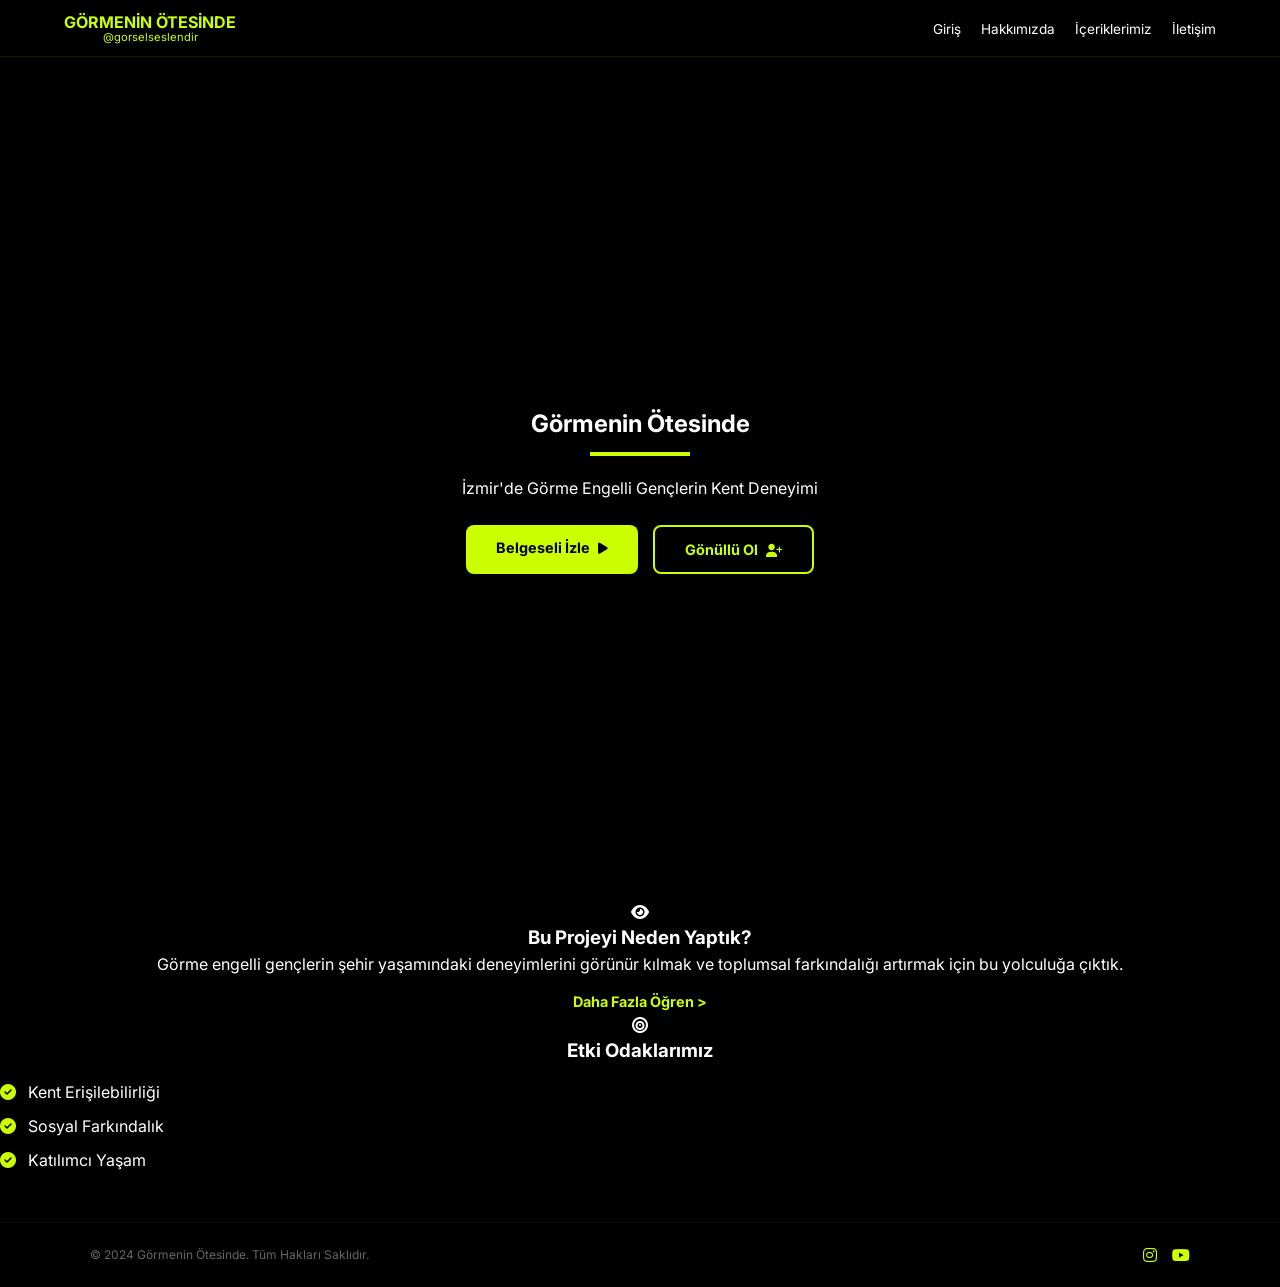
==== index.html @ fcfdb10a "Update index.html" ====
<!DOCTYPE html>
<html lang="tr">
<head>
    <meta charset="UTF-8">
    <meta name="viewport" content="width=device-width, initial-scale=1.0">
    <title>Giriş | Görmenin Ötesinde</title>
    <link rel="stylesheet" href="style.css">
    <link rel="stylesheet" href="https://cdnjs.cloudflare.com/ajax/libs/font-awesome/6.4.0/css/all.min.css">
    <link href="https://fonts.googleapis.com/css2?family=Inter:wght@400;700;900&display=swap" rel="stylesheet">
</head>
<body>
    <div id="overlay"></div>

    <header>
        <div class="logo-text">
            <h1>Görmenin Ötesinde</h1>
            <span style="color: var(--neon-yesil); font-size: 0.7rem; display: block; margin-top: -5px;">@gorselseslendir</span>
        </div>
        <nav>
            <ul>
                <li><a href="index.html" class="active">Giriş</a></li>
                <li><a href="hakkimizda.html">Hakkımızda</a></li>
                <li><a href="iceriklerimiz.html">İçeriklerimiz</a></li>
                <li><a href="iletisim.html">İletişim</a></li>
            </ul>
        </nav>
    </header>

    <section class="hero">
        <h2>Görmenin Ötesinde</h2>
        <div style="width: 100px; height: 4px; background: var(--neon-yesil); margin: 10px auto 20px;"></div>
        <p>İzmir'de Görme Engelli Gençlerin Kent Deneyimi</p>
        
        <div class="hero-buttons">
            <a href="iceriklerimiz.html" class="btn-main">Belgeseli İzle <i class="fas fa-play" style="font-size: 0.8rem; margin-left: 5px;"></i></a>
            <a href="iletisim.html" class="btn-outline">Gönüllü Ol <i class="fas fa-user-plus" style="font-size: 0.8rem; margin-left: 5px;"></i></a>
        </div>
    </section>

    <section class="info-cards">
        <div class="grid-container">
            <div class="card">
                <div class="icon-box"><i class="fas fa-eye"></i></div>
                <h3>Bu Projeyi Neden Yaptık?</h3>
                <p>Görme engelli gençlerin şehir yaşamındaki deneyimlerini görünür kılmak ve toplumsal farkındalığı artırmak için bu yolculuğa çıktık.</p>
                <a href="hakkimizda.html" style="color: var(--neon-yesil); text-decoration: none; font-size: 0.9rem; font-weight: bold; margin-top: 15px; display: inline-block;">Daha Fazla Öğren ></a>
            </div>

            <div class="card">
                <div class="icon-box"><i class="fas fa-bullseye"></i></div>
                <h3>Etki Odaklarımız</h3>
                <ul style="list-style: none; text-align: left; margin-top: 15px;">
                    <li style="margin-bottom: 10px;"><i class="fas fa-check-circle" style="color: var(--neon-yesil); margin-right: 8px;"></i> Kent Erişilebilirliği</li>
                    <li style="margin-bottom: 10px;"><i class="fas fa-check-circle" style="color: var(--neon-yesil); margin-right: 8px;"></i> Sosyal Farkındalık</li>
                    <li><i class="fas fa-check-circle" style="color: var(--neon-yesil); margin-right: 8px;"></i> Katılımcı Yaşam</li>
                </ul>
            </div>
        </div>
    </section>

    <footer>
        <div class="footer-content">
            <p class="footer-text">© 2024 Görmenin Ötesinde. Tüm Hakları Saklıdır.</p>
            <div class="social-icons">
                <a href="#" class="social-icon"><i class="fab fa-instagram"></i></a>
                <a href="#" class="social-icon"><i class="fab fa-youtube"></i></a>
            </div>
        </div>
    </footer>

    <script src="script.js"></script>
</body>
</html>
---- style.css ----
:root {
    --arka-plan: #000000;
    --neon-yesil: #ccff00;
    --yazi-beyaz: #ffffff;
    --kart-rengi: #0a0a0a;
}

* { margin: 0; padding: 0; box-sizing: border-box; font-family: 'Inter', sans-serif; }

body { background-color: var(--arka-plan); color: var(--yazi-beyaz); line-height: 1.5; text-align: center; }

/* HEADER - İnce Tasarım */
header {
    padding: 10px 5%;
    display: flex;
    justify-content: space-between;
    align-items: center;
    position: fixed;
    width: 100%;
    top: 0;
    background: rgba(0,0,0,0.9);
    z-index: 1000;
    border-bottom: 1px solid rgba(204, 255, 0, 0.1);
}

.logo-text h1 { font-size: 1rem; color: var(--neon-yesil); text-transform: uppercase; }

nav ul { display: flex; list-style: none; gap: 20px; }
nav a { text-decoration: none; color: white; font-size: 0.85rem; transition: 0.3s; }
nav a:hover { color: var(--neon-yesil); }

/* ANA SAYFA BUTONLARI */
.hero { height: 100vh; display: flex; flex-direction: column; justify-content: center; align-items: center; padding-top: 80px; }
.hero-buttons { display: flex; gap: 15px; margin-top: 25px; }

/* DOLU BUTON (Belgeseli İzle) */
.btn-main {
    background: var(--neon-yesil);
    color: black;
    padding: 12px 30px;
    border-radius: 8px;
    text-decoration: none;
    font-weight: bold;
    font-size: 0.9rem;
    transition: 0.3s;
}

/* ÇERÇEVELİ BUTON (Gönüllü Ol) */
.btn-outline {
    border: 2px solid var(--neon-yesil);
    color: var(--neon-yesil);
    padding: 12px 30px;
    border-radius: 8px;
    text-decoration: none;
    font-weight: bold;
    font-size: 0.9rem;
    transition: 0.3s;
}

.btn-main:hover, .btn-outline:hover { transform: scale(1.05); box-shadow: 0 0 20px rgba(204, 255, 0, 0.4); }

/* ALT BANT (FOOTER) - İYİCE KÜÇÜLTÜLDÜ */
footer {
    padding: 20px 5%; /* Çok küçük padding */
    background: #000;
    border-top: 1px solid rgba(255,255,255,0.05);
    margin-top: 50px;
}

.footer-content {
    display: flex;
    justify-content: space-between;
    align-items: center;
    max-width: 1100px;
    margin: 0 auto;
}

.footer-text { font-size: 0.75rem; color: #666; }
.social-icons { display: flex; gap: 15px; }
.social-icon { color: var(--neon-yesil); font-size: 1rem; text-decoration: none; }

/* Logo dairesini her ihtimale karşı gizle */
.logo-circle { display: none !important; }
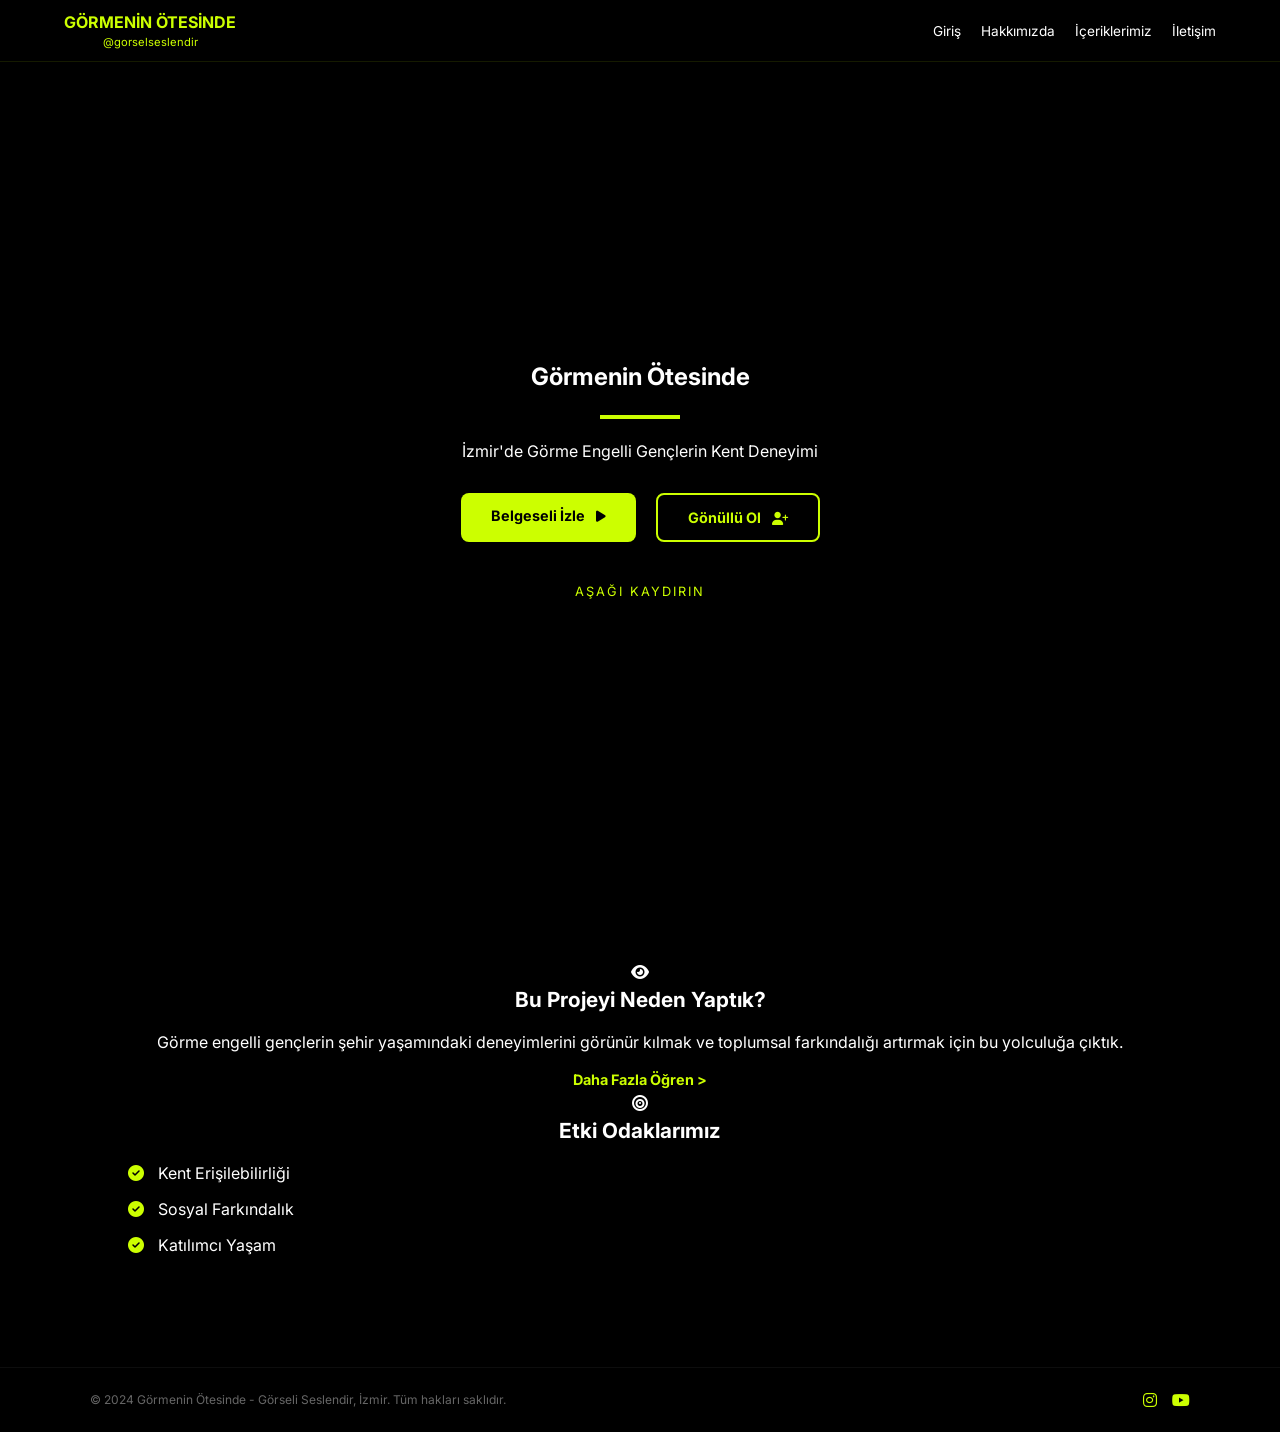
==== commit b73d3ecf: "Update index.html" ====
--- a/index.html
+++ b/index.html
@@ -12,9 +12,11 @@
     <div id="overlay"></div>
 
     <header>
-        <div class="logo-text">
-            <h1>Görmenin Ötesinde</h1>
-            <span style="color: var(--neon-yesil); font-size: 0.7rem; display: block; margin-top: -5px;">@gorselseslendir</span>
+        <div class="logo-area">
+            <div class="logo-text">
+                <h1>Görmenin Ötesinde</h1>
+                <p style="color: var(--neon-yesil); font-size: 0.7rem; margin: 0;">@gorselseslendir</p>
+            </div>
         </div>
         <nav>
             <ul>
@@ -26,41 +28,45 @@
         </nav>
     </header>
 
-    <section class="hero">
-        <h2>Görmenin Ötesinde</h2>
-        <div style="width: 100px; height: 4px; background: var(--neon-yesil); margin: 10px auto 20px;"></div>
-        <p>İzmir'de Görme Engelli Gençlerin Kent Deneyimi</p>
-        
-        <div class="hero-buttons">
-            <a href="iceriklerimiz.html" class="btn-main">Belgeseli İzle <i class="fas fa-play" style="font-size: 0.8rem; margin-left: 5px;"></i></a>
-            <a href="iletisim.html" class="btn-outline">Gönüllü Ol <i class="fas fa-user-plus" style="font-size: 0.8rem; margin-left: 5px;"></i></a>
-        </div>
-    </section>
+    <main>
+        <section class="hero">
+            <h2>Görmenin Ötesinde</h2>
+            <div style="width: 80px; height: 4px; background: var(--neon-yesil); margin: 20px auto;"></div>
+            <p>İzmir'de Görme Engelli Gençlerin Kent Deneyimi</p>
+            
+            <div class="hero-buttons">
+                <a href="iceriklerimiz.html" class="btn-main">Belgeseli İzle <i class="fas fa-play" style="margin-left:8px; font-size:0.8rem;"></i></a>
+                <a href="iletisim.html" class="btn-outline">Gönüllü Ol <i class="fas fa-user-plus" style="margin-left:8px; font-size:0.8rem;"></i></a>
+            </div>
+            
+            <p style="margin-top: 40px; font-size: 0.8rem; color: var(--neon-yesil); letter-spacing: 2px;">AŞAĞI KAYDIRIN</p>
+        </section>
 
-    <section class="info-cards">
-        <div class="grid-container">
-            <div class="card">
-                <div class="icon-box"><i class="fas fa-eye"></i></div>
-                <h3>Bu Projeyi Neden Yaptık?</h3>
-                <p>Görme engelli gençlerin şehir yaşamındaki deneyimlerini görünür kılmak ve toplumsal farkındalığı artırmak için bu yolculuğa çıktık.</p>
-                <a href="hakkimizda.html" style="color: var(--neon-yesil); text-decoration: none; font-size: 0.9rem; font-weight: bold; margin-top: 15px; display: inline-block;">Daha Fazla Öğren ></a>
+        <section class="info-cards">
+            <div class="grid-container">
+                <div class="card">
+                    <div class="icon-box"><i class="fas fa-eye"></i></div>
+                    <h3>Bu Projeyi Neden Yaptık?</h3>
+                    <p>Görme engelli gençlerin şehir yaşamındaki deneyimlerini görünür kılmak ve toplumsal farkındalığı artırmak için bu yolculuğa çıktık.</p>
+                    <a href="hakkimizda.html" style="color: var(--neon-yesil); text-decoration: none; font-size: 0.9rem; font-weight: bold; margin-top: 15px; display: inline-block;">Daha Fazla Öğren ></a>
+                </div>
+
+                <div class="card">
+                    <div class="icon-box"><i class="fas fa-bullseye"></i></div>
+                    <h3>Etki Odaklarımız</h3>
+                    <ul style="list-style: none; text-align: left; padding: 0;">
+                        <li style="margin-bottom: 12px;"><i class="fas fa-check-circle" style="color: var(--neon-yesil); margin-right: 10px;"></i> Kent Erişilebilirliği</li>
+                        <li style="margin-bottom: 12px;"><i class="fas fa-check-circle" style="color: var(--neon-yesil); margin-right: 10px;"></i> Sosyal Farkındalık</li>
+                        <li><i class="fas fa-check-circle" style="color: var(--neon-yesil); margin-right: 10px;"></i> Katılımcı Yaşam</li>
+                    </ul>
+                </div>
             </div>
-
-            <div class="card">
-                <div class="icon-box"><i class="fas fa-bullseye"></i></div>
-                <h3>Etki Odaklarımız</h3>
-                <ul style="list-style: none; text-align: left; margin-top: 15px;">
-                    <li style="margin-bottom: 10px;"><i class="fas fa-check-circle" style="color: var(--neon-yesil); margin-right: 8px;"></i> Kent Erişilebilirliği</li>
-                    <li style="margin-bottom: 10px;"><i class="fas fa-check-circle" style="color: var(--neon-yesil); margin-right: 8px;"></i> Sosyal Farkındalık</li>
-                    <li><i class="fas fa-check-circle" style="color: var(--neon-yesil); margin-right: 8px;"></i> Katılımcı Yaşam</li>
-                </ul>
-            </div>
-        </div>
-    </section>
+        </section>
+    </main>
 
     <footer>
         <div class="footer-content">
-            <p class="footer-text">© 2024 Görmenin Ötesinde. Tüm Hakları Saklıdır.</p>
+            <p class="footer-text">© 2024 Görmenin Ötesinde - Görseli Seslendir, İzmir. Tüm hakları saklıdır.</p>
             <div class="social-icons">
                 <a href="#" class="social-icon"><i class="fab fa-instagram"></i></a>
                 <a href="#" class="social-icon"><i class="fab fa-youtube"></i></a>
--- a/style.css
+++ b/style.css
@@ -81,3 +81,24 @@
 
 /* Logo dairesini her ihtimale karşı gizle */
 .logo-circle { display: none !important; }
+/* Kartların yan yana gelmesi ve ortalanması için ek kural */
+.info-cards {
+    padding: 60px 10%;
+    background: #000;
+}
+
+.hero {
+    padding-bottom: 20px; /* Butonların altına biraz boşluk */
+}
+
+.hero-buttons {
+    display: flex;
+    gap: 20px;
+    margin-top: 30px;
+    justify-content: center;
+}
+
+.card h3 {
+    margin-bottom: 15px;
+    font-size: 1.3rem;
+}
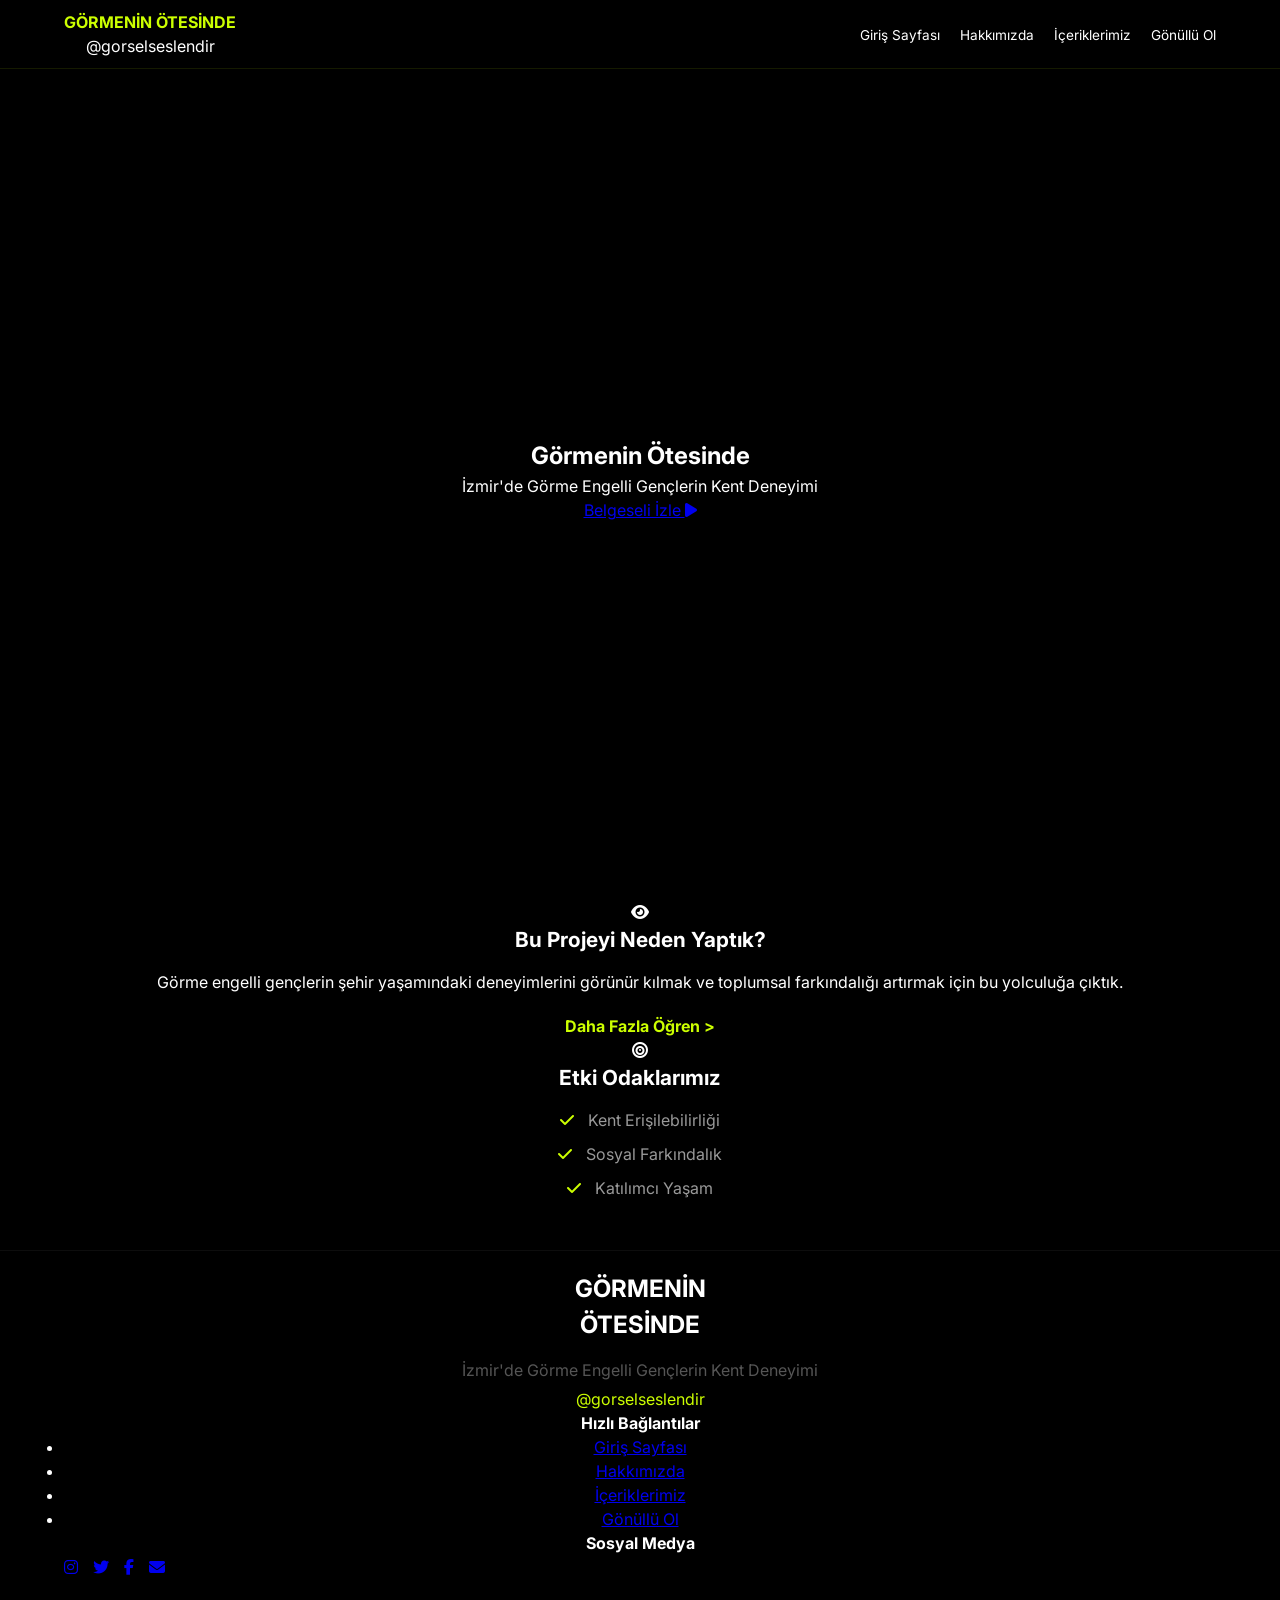
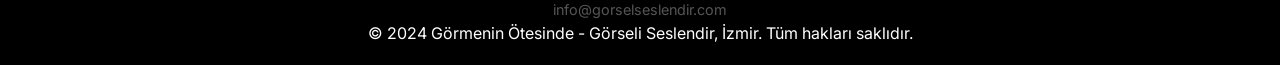
==== commit bba7b62f: "Update index.html" ====
--- a/index.html
+++ b/index.html
@@ -3,7 +3,7 @@
 <head>
     <meta charset="UTF-8">
     <meta name="viewport" content="width=device-width, initial-scale=1.0">
-    <title>Giriş | Görmenin Ötesinde</title>
+    <title>Görmenin Ötesinde | Giriş</title>
     <link rel="stylesheet" href="style.css">
     <link rel="stylesheet" href="https://cdnjs.cloudflare.com/ajax/libs/font-awesome/6.4.0/css/all.min.css">
     <link href="https://fonts.googleapis.com/css2?family=Inter:wght@400;700;900&display=swap" rel="stylesheet">
@@ -13,17 +13,18 @@
 
     <header>
         <div class="logo-area">
+            <div class="logo-circle">GÖ</div>
             <div class="logo-text">
                 <h1>Görmenin Ötesinde</h1>
-                <p style="color: var(--neon-yesil); font-size: 0.7rem; margin: 0;">@gorselseslendir</p>
+                <span>@gorselseslendir</span>
             </div>
         </div>
         <nav>
             <ul>
-                <li><a href="index.html" class="active">Giriş</a></li>
+                <li><a href="index.html" class="active">Giriş Sayfası</a></li>
                 <li><a href="hakkimizda.html">Hakkımızda</a></li>
                 <li><a href="iceriklerimiz.html">İçeriklerimiz</a></li>
-                <li><a href="iletisim.html">İletişim</a></li>
+                <li><a href="iletisim.html">Gönüllü Ol</a></li>
             </ul>
         </nav>
     </header>
@@ -31,46 +32,64 @@
     <main>
         <section class="hero">
             <h2>Görmenin Ötesinde</h2>
-            <div style="width: 80px; height: 4px; background: var(--neon-yesil); margin: 20px auto;"></div>
+            <div class="hero-line"></div>
             <p>İzmir'de Görme Engelli Gençlerin Kent Deneyimi</p>
-            
-            <div class="hero-buttons">
-                <a href="iceriklerimiz.html" class="btn-main">Belgeseli İzle <i class="fas fa-play" style="margin-left:8px; font-size:0.8rem;"></i></a>
-                <a href="iletisim.html" class="btn-outline">Gönüllü Ol <i class="fas fa-user-plus" style="margin-left:8px; font-size:0.8rem;"></i></a>
-            </div>
-            
-            <p style="margin-top: 40px; font-size: 0.8rem; color: var(--neon-yesil); letter-spacing: 2px;">AŞAĞI KAYDIRIN</p>
+            <a href="iceriklerimiz.html" class="btn-neon">
+                Belgeseli İzle <i class="fas fa-play"></i>
+            </a>
         </section>
 
-        <section class="info-cards">
-            <div class="grid-container">
-                <div class="card">
-                    <div class="icon-box"><i class="fas fa-eye"></i></div>
-                    <h3>Bu Projeyi Neden Yaptık?</h3>
-                    <p>Görme engelli gençlerin şehir yaşamındaki deneyimlerini görünür kılmak ve toplumsal farkındalığı artırmak için bu yolculuğa çıktık.</p>
-                    <a href="hakkimizda.html" style="color: var(--neon-yesil); text-decoration: none; font-size: 0.9rem; font-weight: bold; margin-top: 15px; display: inline-block;">Daha Fazla Öğren ></a>
-                </div>
+        <section class="info-section">
+            <div class="card">
+                <div class="icon"><i class="fas fa-eye"></i></div>
+                <h3>Bu Projeyi Neden Yaptık?</h3>
+                <p>Görme engelli gençlerin şehir yaşamındaki deneyimlerini görünür kılmak ve toplumsal farkındalığı artırmak için bu yolculuğa çıktık.</p>
+                <a href="hakkimizda.html" style="color:var(--neon-yesil); text-decoration:none; display:block; margin-top:20px; font-weight:bold;">Daha Fazla Öğren ></a>
+            </div>
 
-                <div class="card">
-                    <div class="icon-box"><i class="fas fa-bullseye"></i></div>
-                    <h3>Etki Odaklarımız</h3>
-                    <ul style="list-style: none; text-align: left; padding: 0;">
-                        <li style="margin-bottom: 12px;"><i class="fas fa-check-circle" style="color: var(--neon-yesil); margin-right: 10px;"></i> Kent Erişilebilirliği</li>
-                        <li style="margin-bottom: 12px;"><i class="fas fa-check-circle" style="color: var(--neon-yesil); margin-right: 10px;"></i> Sosyal Farkındalık</li>
-                        <li><i class="fas fa-check-circle" style="color: var(--neon-yesil); margin-right: 10px;"></i> Katılımcı Yaşam</li>
-                    </ul>
-                </div>
+            <div class="card">
+                <div class="icon"><i class="fas fa-bullseye"></i></div>
+                <h3>Etki Odaklarımız</h3>
+                <ul style="list-style:none; color:#999;">
+                    <li style="margin-bottom:10px;"><i class="fas fa-check" style="color:var(--neon-yesil); margin-right:10px;"></i> Kent Erişilebilirliği</li>
+                    <li style="margin-bottom:10px;"><i class="fas fa-check" style="color:var(--neon-yesil); margin-right:10px;"></i> Sosyal Farkındalık</li>
+                    <li><i class="fas fa-check" style="color:var(--neon-yesil); margin-right:10px;"></i> Katılımcı Yaşam</li>
+                </ul>
             </div>
         </section>
     </main>
 
     <footer>
-        <div class="footer-content">
-            <p class="footer-text">© 2024 Görmenin Ötesinde - Görseli Seslendir, İzmir. Tüm hakları saklıdır.</p>
-            <div class="social-icons">
-                <a href="#" class="social-icon"><i class="fab fa-instagram"></i></a>
-                <a href="#" class="social-icon"><i class="fab fa-youtube"></i></a>
+        <div class="footer-grid">
+            <div class="footer-logo">
+                <h2>GÖRMENİN<br>ÖTESİNDE</h2>
+                <p style="color:#555; margin-top:15px;">İzmir'de Görme Engelli Gençlerin Kent Deneyimi</p>
+                <p style="color:var(--neon-yesil); margin-top:5px;">@gorselseslendir</p>
             </div>
+            
+            <div class="footer-links">
+                <h4>Hızlı Bağlantılar</h4>
+                <ul>
+                    <li><a href="index.html">Giriş Sayfası</a></li>
+                    <li><a href="hakkimizda.html">Hakkımızda</a></li>
+                    <li><a href="iceriklerimiz.html">İçeriklerimiz</a></li>
+                    <li><a href="iletisim.html">Gönüllü Ol</a></li>
+                </ul>
+            </div>
+
+            <div class="footer-social">
+                <h4>Sosyal Medya</h4>
+                <div class="social-icons">
+                    <a href="#"><i class="fab fa-instagram"></i></a>
+                    <a href="#"><i class="fab fa-twitter"></i></a>
+                    <a href="#"><i class="fab fa-facebook-f"></i></a>
+                    <a href="#"><i class="fas fa-envelope"></i></a>
+                </div>
+                <p style="margin-top:20px; color:#555; font-size:0.9rem;">info@gorselseslendir.com</p>
+            </div>
+        </div>
+        <div class="copyright">
+            © 2024 Görmenin Ötesinde - Görseli Seslendir, İzmir. Tüm hakları saklıdır.
         </div>
     </footer>
 
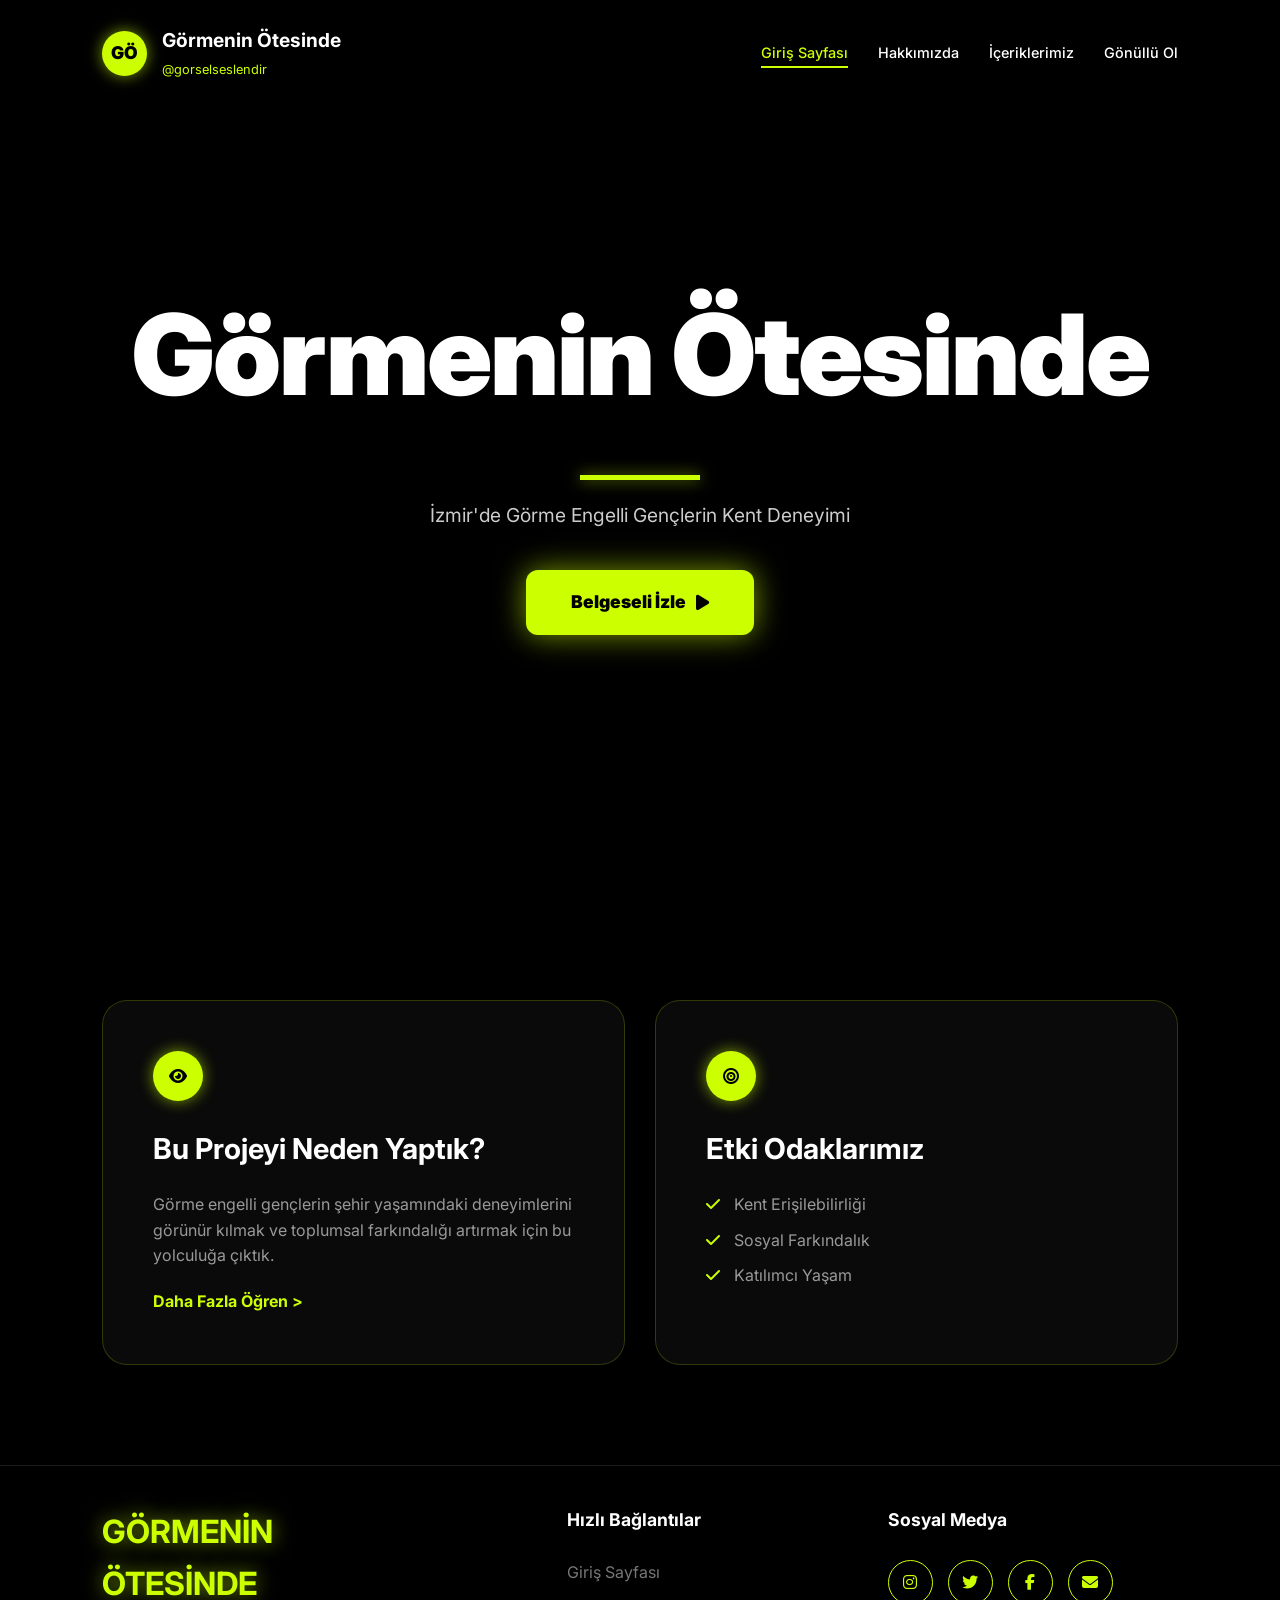
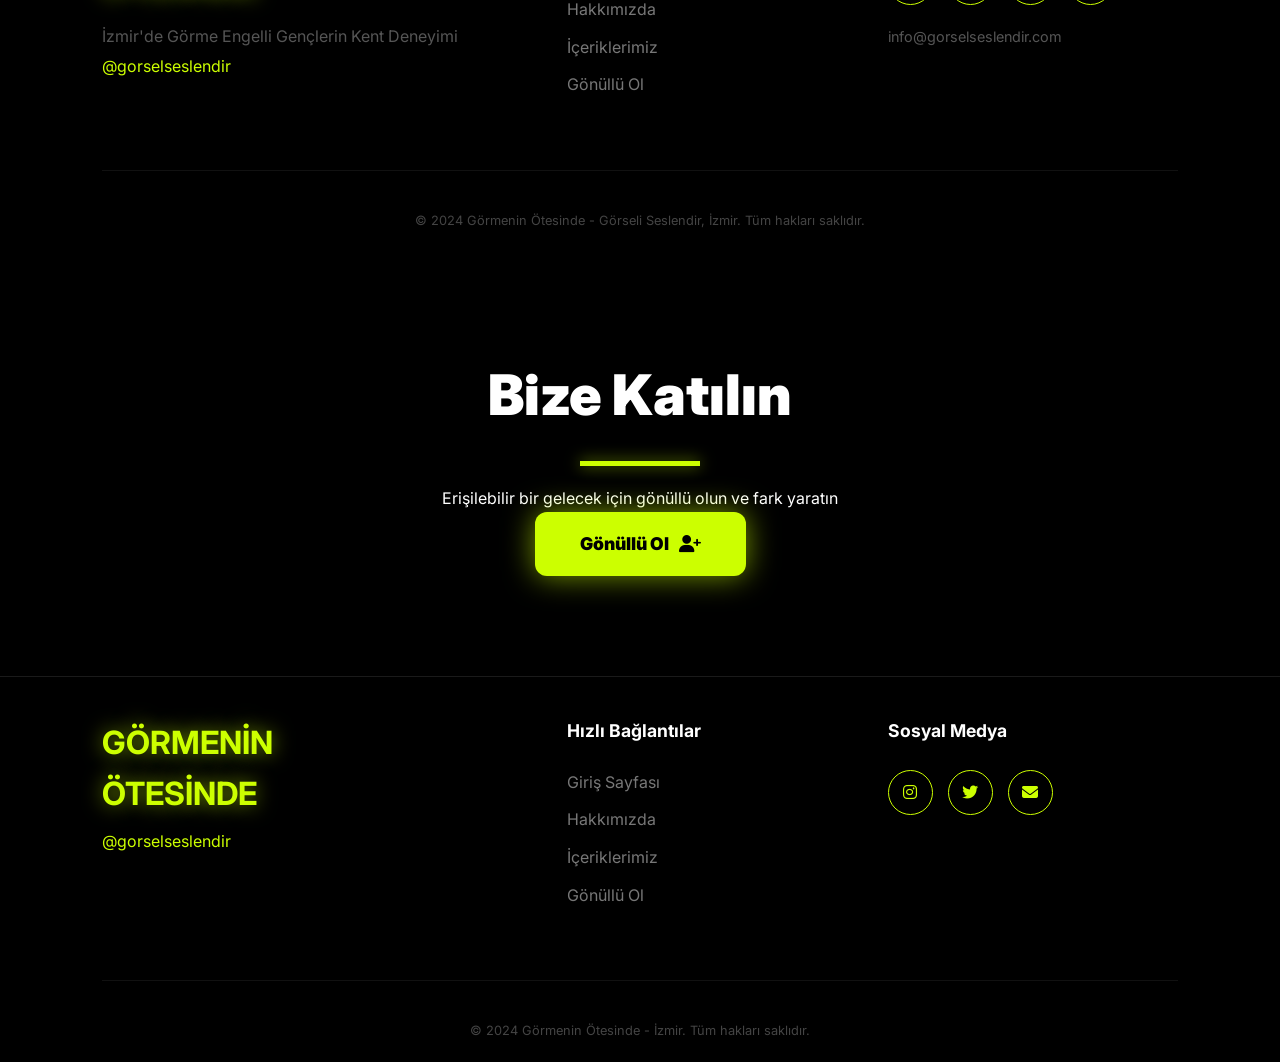
==== commit 0c884165: "Update index.html" ====
--- a/index.html
+++ b/index.html
@@ -96,3 +96,44 @@
     <script src="script.js"></script>
 </body>
 </html>
+<main>
+    <section class="join-us">
+        <h2>Bize Katılın</h2>
+        <div class="hero-line" style="margin: 20px auto;"></div>
+        <p>Erişilebilir bir gelecek için gönüllü olun ve fark yaratın</p>
+        <a href="iletisim.html" class="btn-neon">
+            Gönüllü Ol <i class="fas fa-user-plus"></i>
+        </a>
+    </section>
+</main>
+
+<footer class="kucuk-footer">
+    <div class="footer-grid">
+        <div class="footer-logo">
+            <h2>GÖRMENİN<br>ÖTESİNDE</h2>
+            <p style="color:var(--neon-yesil); margin-top:10px;">@gorselseslendir</p>
+        </div>
+        
+        <div class="footer-links">
+            <h4>Hızlı Bağlantılar</h4>
+            <ul>
+                <li><a href="index.html">Giriş Sayfası</a></li>
+                <li><a href="hakkimizda.html">Hakkımızda</a></li>
+                <li><a href="iceriklerimiz.html">İçeriklerimiz</a></li>
+                <li><a href="iletisim.html">Gönüllü Ol</a></li>
+            </ul>
+        </div>
+
+        <div class="footer-social">
+            <h4>Sosyal Medya</h4>
+            <div class="social-icons">
+                <a href="#"><i class="fab fa-instagram"></i></a>
+                <a href="#"><i class="fab fa-twitter"></i></a>
+                <a href="#"><i class="fas fa-envelope"></i></a>
+            </div>
+        </div>
+    </div>
+    <div class="copyright">
+        © 2024 Görmenin Ötesinde - İzmir. Tüm hakları saklıdır.
+    </div>
+</footer>
--- a/style.css
+++ b/style.css
@@ -1,104 +1,303 @@
+/* GÖRSELLERİ SESLENDİR - TASARIM SİSTEMİ */
 :root {
-    --arka-plan: #000000;
+    --ana-siyah: #000000;
     --neon-yesil: #ccff00;
+    --neon-isik: rgba(204, 255, 0, 0.6);
     --yazi-beyaz: #ffffff;
-    --kart-rengi: #0a0a0a;
-}
-
-* { margin: 0; padding: 0; box-sizing: border-box; font-family: 'Inter', sans-serif; }
-
-body { background-color: var(--arka-plan); color: var(--yazi-beyaz); line-height: 1.5; text-align: center; }
-
-/* HEADER - İnce Tasarım */
+    --kart-gri: #0a0a0a;
+}
+
+* {
+    margin: 0;
+    padding: 0;
+    box-sizing: border-box;
+    font-family: 'Inter', sans-serif;
+}
+
+body {
+    background-color: var(--ana-siyah);
+    color: var(--yazi-beyaz);
+    line-height: 1.6;
+    overflow-x: hidden;
+}
+
+/* ÜST MENÜ (HEADER) */
 header {
-    padding: 10px 5%;
     display: flex;
     justify-content: space-between;
     align-items: center;
+    padding: 25px 8%;
     position: fixed;
     width: 100%;
     top: 0;
-    background: rgba(0,0,0,0.9);
     z-index: 1000;
-    border-bottom: 1px solid rgba(204, 255, 0, 0.1);
-}
-
-.logo-text h1 { font-size: 1rem; color: var(--neon-yesil); text-transform: uppercase; }
-
-nav ul { display: flex; list-style: none; gap: 20px; }
-nav a { text-decoration: none; color: white; font-size: 0.85rem; transition: 0.3s; }
-nav a:hover { color: var(--neon-yesil); }
-
-/* ANA SAYFA BUTONLARI */
-.hero { height: 100vh; display: flex; flex-direction: column; justify-content: center; align-items: center; padding-top: 80px; }
-.hero-buttons { display: flex; gap: 15px; margin-top: 25px; }
-
-/* DOLU BUTON (Belgeseli İzle) */
-.btn-main {
-    background: var(--neon-yesil);
+    background: rgba(0,0,0,0.8);
+    backdrop-filter: blur(10px);
+}
+
+.logo-area {
+    display: flex;
+    align-items: center;
+    gap: 15px;
+}
+
+.logo-circle {
+    width: 45px;
+    height: 45px;
+    background: var(--neon-yesil);
+    border-radius: 50%;
+    display: flex;
+    align-items: center;
+    justify-content: center;
     color: black;
-    padding: 12px 30px;
-    border-radius: 8px;
+    font-weight: 900;
+    font-size: 1.1rem;
+    box-shadow: 0 0 15px var(--neon-isik);
+}
+
+.logo-text h1 {
+    font-size: 1.2rem;
+    font-weight: 700;
+}
+
+.logo-text span {
+    color: var(--neon-yesil);
+    font-size: 0.8rem;
+}
+
+nav ul {
+    display: flex;
+    list-style: none;
+    gap: 30px;
+}
+
+nav a {
     text-decoration: none;
-    font-weight: bold;
+    color: var(--yazi-beyaz);
     font-size: 0.9rem;
+    font-weight: 500;
     transition: 0.3s;
 }
 
-/* ÇERÇEVELİ BUTON (Gönüllü Ol) */
-.btn-outline {
-    border: 2px solid var(--neon-yesil);
-    color: var(--neon-yesil);
-    padding: 12px 30px;
-    border-radius: 8px;
+nav a.active {
+    color: var(--neon-yesil);
+    border-bottom: 2px solid var(--neon-yesil);
+    padding-bottom: 5px;
+}
+
+/* ANA TANITIM ALANI (HERO) */
+.hero {
+    height: 100vh;
+    display: flex;
+    flex-direction: column;
+    justify-content: center;
+    align-items: center;
+    text-align: center;
+    padding: 0 5%;
+}
+
+.hero h2 {
+    font-size: clamp(3rem, 10vw, 7rem); /* Figma'daki dev yazı */
+    font-weight: 900;
+    letter-spacing: -2px;
+    margin-bottom: 10px;
+}
+
+.hero-line {
+    width: 120px;
+    height: 5px;
+    background: var(--neon-yesil);
+    margin: 20px 0;
+    box-shadow: 0 0 15px var(--neon-isik);
+}
+
+.hero p {
+    font-size: 1.2rem;
+    color: #ccc;
+    margin-bottom: 40px;
+}
+
+/* FİGMA BUTON TASARIMI */
+.btn-neon {
+    background: var(--neon-yesil);
+    color: black;
+    padding: 18px 45px;
+    border-radius: 12px;
     text-decoration: none;
-    font-weight: bold;
-    font-size: 0.9rem;
+    font-weight: 900;
+    font-size: 1.1rem;
+    display: inline-flex;
+    align-items: center;
+    gap: 10px;
+    transition: 0.4s;
+    box-shadow: 0 0 30px var(--neon-isik);
+    border: none;
+    cursor: pointer;
+}
+
+.btn-neon:hover {
+    transform: scale(1.05);
+    box-shadow: 0 0 50px var(--neon-yesil);
+}
+
+/* KARTLAR BÖLÜMÜ */
+.info-section {
+    padding: 100px 8%;
+    display: grid;
+    grid-template-columns: repeat(auto-fit, minmax(350px, 1fr));
+    gap: 30px;
+}
+
+.card {
+    background: var(--kart-gri);
+    border: 1px solid rgba(204, 255, 0, 0.2);
+    padding: 50px;
+    border-radius: 25px;
+    text-align: left;
     transition: 0.3s;
 }
 
-.btn-main:hover, .btn-outline:hover { transform: scale(1.05); box-shadow: 0 0 20px rgba(204, 255, 0, 0.4); }
-
-/* ALT BANT (FOOTER) - İYİCE KÜÇÜLTÜLDÜ */
+.card:hover {
+    border-color: var(--neon-yesil);
+    box-shadow: 0 0 20px rgba(204, 255, 0, 0.05);
+}
+
+.card .icon {
+    width: 50px;
+    height: 50px;
+    background: var(--neon-yesil);
+    border-radius: 50%;
+    margin-bottom: 25px;
+    display: flex;
+    align-items: center;
+    justify-content: center;
+    color: black;
+    box-shadow: 0 0 15px var(--neon-isik);
+}
+
+.card h3 {
+    font-size: 1.8rem;
+    margin-bottom: 20px;
+}
+
+.card p {
+    color: #999;
+}
+
+/* FOOTER - FİGMA STİLİ */
 footer {
-    padding: 20px 5%; /* Çok küçük padding */
+    padding: 80px 8% 40px;
+    border-top: 1px solid #1a1a1a;
+}
+
+.footer-grid {
+    display: grid;
+    grid-template-columns: 2fr 1fr 1fr;
+    gap: 50px;
+    margin-bottom: 60px;
+}
+
+.footer-logo h2 {
+    font-size: 3rem;
+    color: var(--neon-yesil);
+    text-shadow: 0 0 20px var(--neon-isik);
+}
+
+.footer-links h4, .footer-social h4 {
+    margin-bottom: 25px;
+    font-size: 1.1rem;
+}
+
+.footer-links ul {
+    list-style: none;
+}
+
+.footer-links li {
+    margin-bottom: 12px;
+}
+
+.footer-links a {
+    color: #777;
+    text-decoration: none;
+    transition: 0.3s;
+}
+
+.footer-links a:hover {
+    color: var(--neon-yesil);
+    padding-left: 5px;
+}
+
+.social-icons {
+    display: flex;
+    gap: 15px;
+}
+
+.social-icons a {
+    width: 45px;
+    height: 45px;
+    border: 1px solid var(--neon-yesil);
+    border-radius: 50%;
+    display: flex;
+    align-items: center;
+    justify-content: center;
+    color: var(--neon-yesil);
+    text-decoration: none;
+    transition: 0.3s;
+}
+
+.social-icons a:hover {
+    background: var(--neon-yesil);
+    color: black;
+    box-shadow: 0 0 15px var(--neon-isik);
+}
+
+.copyright {
+    text-align: center;
+    color: #444;
+    font-size: 0.8rem;
+    padding-top: 40px;
+    border-top: 1px solid #111;
+}
+
+/* Sayfa açılış efekti */
+#overlay {
+    position: fixed;
+    top:0; left:0; width:100%; height:100%;
+    background: black;
+    z-index: 9999;
+    transition: opacity 1s ease;
+    pointer-events: none;
+}
+/* --- TASARIM DÜZELTMELERİ --- */
+
+/* Bize Katılın Alanı */
+.join-us {
+    padding: 100px 5%;
+    text-align: center;
     background: #000;
-    border-top: 1px solid rgba(255,255,255,0.05);
-    margin-top: 50px;
-}
-
-.footer-content {
-    display: flex;
-    justify-content: space-between;
-    align-items: center;
-    max-width: 1100px;
-    margin: 0 auto;
-}
-
-.footer-text { font-size: 0.75rem; color: #666; }
-.social-icons { display: flex; gap: 15px; }
-.social-icon { color: var(--neon-yesil); font-size: 1rem; text-decoration: none; }
-
-/* Logo dairesini her ihtimale karşı gizle */
-.logo-circle { display: none !important; }
-/* Kartların yan yana gelmesi ve ortalanması için ek kural */
-.info-cards {
-    padding: 60px 10%;
+}
+
+.join-us h2 {
+    font-size: 3.5rem;
+    font-weight: 900;
+    margin-bottom: 10px;
+}
+
+/* Footer Boyutunu Küçülten Kısım */
+footer {
+    padding: 40px 8% 20px !important; /* !important ekledik ki eski büyük halini kesin silsin */
     background: #000;
-}
-
-.hero {
-    padding-bottom: 20px; /* Butonların altına biraz boşluk */
-}
-
-.hero-buttons {
-    display: flex;
-    gap: 20px;
-    margin-top: 30px;
-    justify-content: center;
-}
-
-.card h3 {
-    margin-bottom: 15px;
-    font-size: 1.3rem;
-}
+    border-top: 1px solid #1a1a1a;
+}
+
+.footer-grid {
+    display: grid;
+    grid-template-columns: 1.5fr 1fr 1fr;
+    gap: 30px;
+    text-align: left;
+}
+
+.footer-logo h2 {
+    font-size: 2rem;
+    color: var(--neon-yesil);
+}
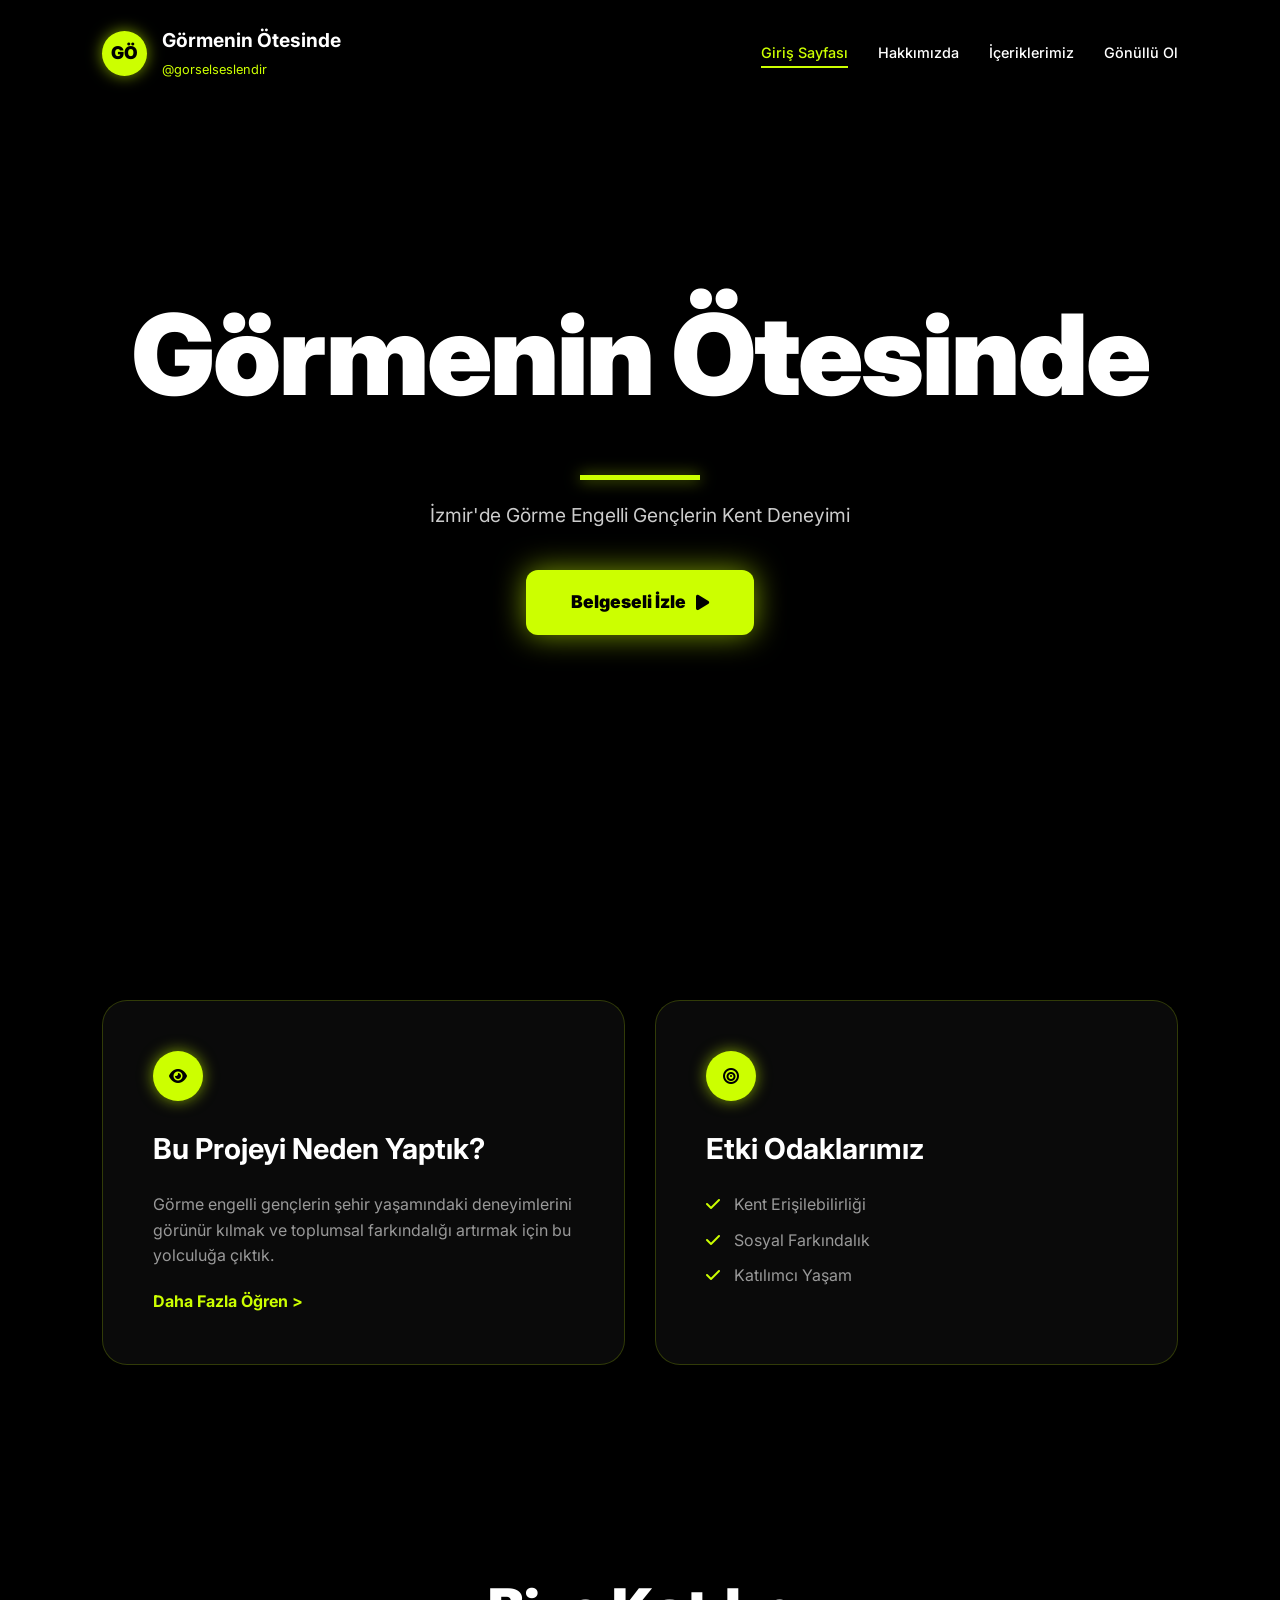
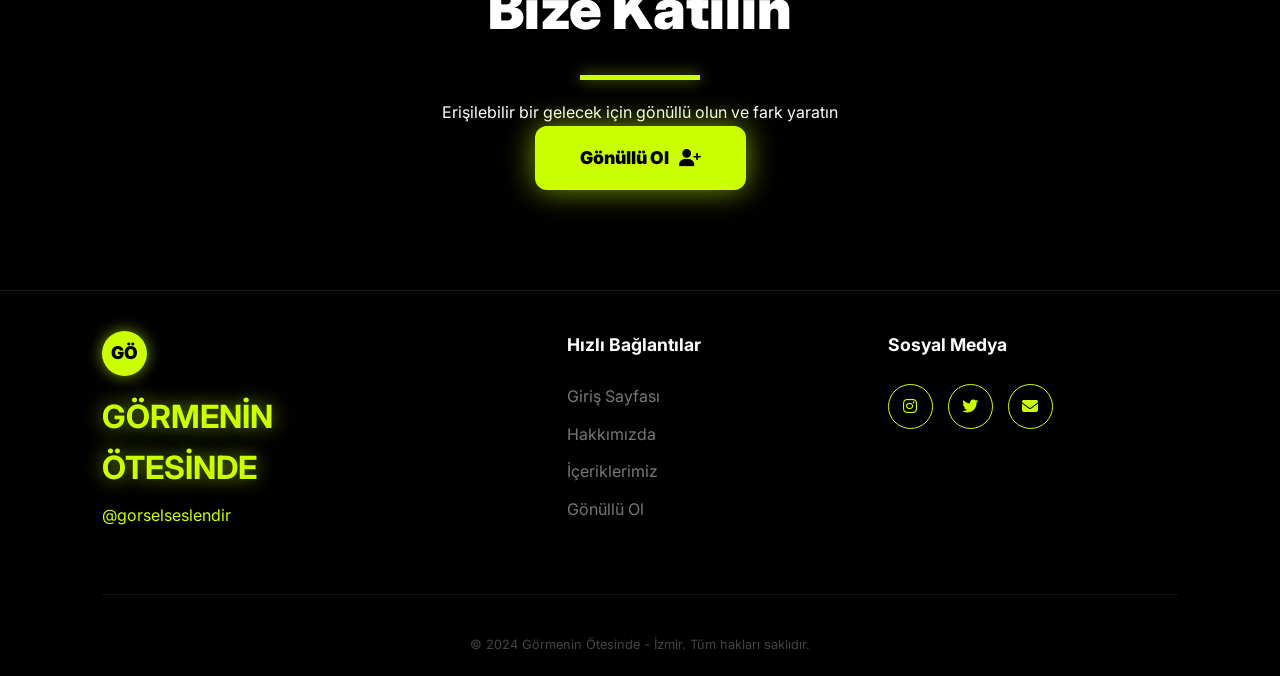
==== commit 213b7fd5: "Update index.html" ====
--- a/index.html
+++ b/index.html
@@ -59,12 +59,21 @@
         </section>
     </main>
 
-    <footer>
+    <section class="join-us">
+        <h2>Bize Katılın</h2>
+        <div class="hero-line" style="margin: 20px auto;"></div>
+        <p>Erişilebilir bir gelecek için gönüllü olun ve fark yaratın</p>
+        <a href="iletisim.html" class="btn-neon">
+            Gönüllü Ol <i class="fas fa-user-plus"></i>
+        </a>
+    </section>
+
+    <footer class="kucuk-footer">
         <div class="footer-grid">
             <div class="footer-logo">
+                <div class="logo-circle" style="margin-bottom: 15px;">GÖ</div>
                 <h2>GÖRMENİN<br>ÖTESİNDE</h2>
-                <p style="color:#555; margin-top:15px;">İzmir'de Görme Engelli Gençlerin Kent Deneyimi</p>
-                <p style="color:var(--neon-yesil); margin-top:5px;">@gorselseslendir</p>
+                <p style="color:var(--neon-yesil); margin-top:10px;">@gorselseslendir</p>
             </div>
             
             <div class="footer-links">
@@ -82,58 +91,15 @@
                 <div class="social-icons">
                     <a href="#"><i class="fab fa-instagram"></i></a>
                     <a href="#"><i class="fab fa-twitter"></i></a>
-                    <a href="#"><i class="fab fa-facebook-f"></i></a>
                     <a href="#"><i class="fas fa-envelope"></i></a>
                 </div>
-                <p style="margin-top:20px; color:#555; font-size:0.9rem;">info@gorselseslendir.com</p>
             </div>
         </div>
         <div class="copyright">
-            © 2024 Görmenin Ötesinde - Görseli Seslendir, İzmir. Tüm hakları saklıdır.
+            © 2024 Görmenin Ötesinde - İzmir. Tüm hakları saklıdır.
         </div>
     </footer>
 
     <script src="script.js"></script>
 </body>
 </html>
-<main>
-    <section class="join-us">
-        <h2>Bize Katılın</h2>
-        <div class="hero-line" style="margin: 20px auto;"></div>
-        <p>Erişilebilir bir gelecek için gönüllü olun ve fark yaratın</p>
-        <a href="iletisim.html" class="btn-neon">
-            Gönüllü Ol <i class="fas fa-user-plus"></i>
-        </a>
-    </section>
-</main>
-
-<footer class="kucuk-footer">
-    <div class="footer-grid">
-        <div class="footer-logo">
-            <h2>GÖRMENİN<br>ÖTESİNDE</h2>
-            <p style="color:var(--neon-yesil); margin-top:10px;">@gorselseslendir</p>
-        </div>
-        
-        <div class="footer-links">
-            <h4>Hızlı Bağlantılar</h4>
-            <ul>
-                <li><a href="index.html">Giriş Sayfası</a></li>
-                <li><a href="hakkimizda.html">Hakkımızda</a></li>
-                <li><a href="iceriklerimiz.html">İçeriklerimiz</a></li>
-                <li><a href="iletisim.html">Gönüllü Ol</a></li>
-            </ul>
-        </div>
-
-        <div class="footer-social">
-            <h4>Sosyal Medya</h4>
-            <div class="social-icons">
-                <a href="#"><i class="fab fa-instagram"></i></a>
-                <a href="#"><i class="fab fa-twitter"></i></a>
-                <a href="#"><i class="fas fa-envelope"></i></a>
-            </div>
-        </div>
-    </div>
-    <div class="copyright">
-        © 2024 Görmenin Ötesinde - İzmir. Tüm hakları saklıdır.
-    </div>
-</footer>
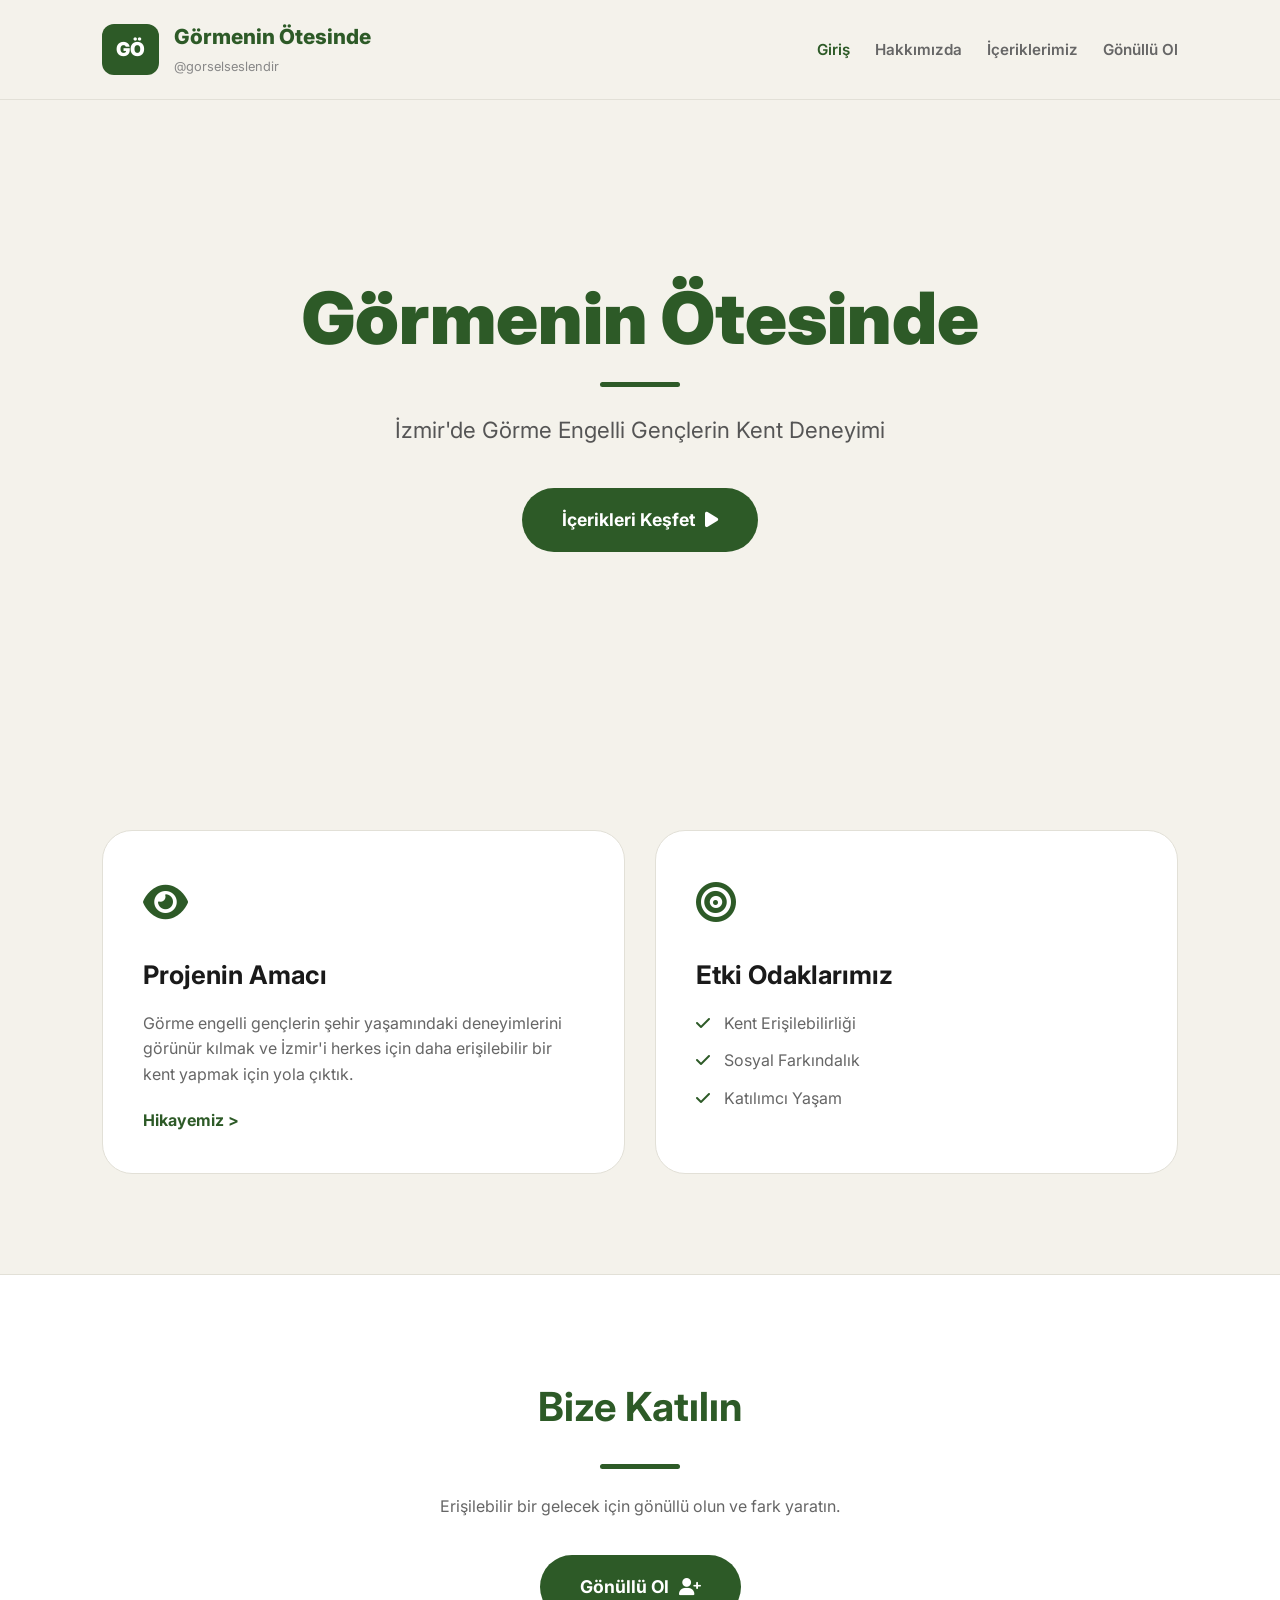
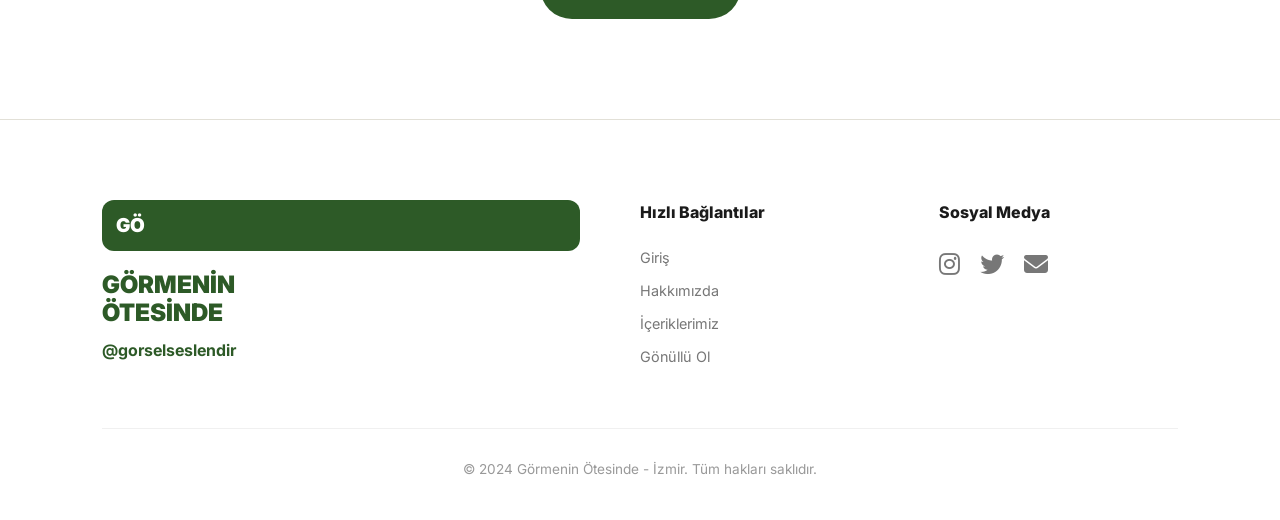
==== commit 1e1a1a0c: "Update index.html" ====
--- a/index.html
+++ b/index.html
@@ -4,12 +4,97 @@
     <meta charset="UTF-8">
     <meta name="viewport" content="width=device-width, initial-scale=1.0">
     <title>Görmenin Ötesinde | Giriş</title>
-    <link rel="stylesheet" href="style.css">
     <link rel="stylesheet" href="https://cdnjs.cloudflare.com/ajax/libs/font-awesome/6.4.0/css/all.min.css">
     <link href="https://fonts.googleapis.com/css2?family=Inter:wght@400;700;900&display=swap" rel="stylesheet">
+    <style>
+        /* YENİ RENK PALETİ VE TEMEL AYARLAR */
+        :root {
+            --bg-color: #f4f2eb;      /* Hocanın istediği krem rengi */
+            --text-color: #1a1a1a;    /* Okunabilirlik için koyu antrasit */
+            --accent-color: #2d5a27;  /* Sosyal medya ile uyumlu derin yeşil */
+            --border-color: #e2e0d7;  /* Yumuşak kenarlıklar */
+            --card-bg: #ffffff;       /* Beyaz kartlar */
+        }
+
+        * { margin: 0; padding: 0; box-sizing: border-box; font-family: 'Inter', sans-serif; }
+        body { background-color: var(--bg-color); color: var(--text-color); line-height: 1.6; }
+
+        /* HEADER & NAVBAR */
+        header {
+            display: flex; justify-content: space-between; align-items: center;
+            padding: 20px 8%; background: var(--bg-color);
+            border-bottom: 1px solid var(--border-color);
+            position: sticky; top: 0; z-index: 1000;
+        }
+        .logo-area { display: flex; align-items: center; gap: 15px; }
+        .logo-circle {
+            background: var(--accent-color); color: #fff;
+            padding: 10px 14px; border-radius: 12px; font-weight: 900; font-size: 1.2rem;
+        }
+        .logo-text h1 { font-size: 1.3rem; font-weight: 800; color: var(--accent-color); }
+        .logo-text span { font-size: 0.8rem; color: #888; }
+
+        nav ul { display: flex; list-style: none; gap: 25px; }
+        nav a { text-decoration: none; color: #666; font-weight: 600; font-size: 0.95rem; transition: 0.3s; }
+        nav a:hover, nav a.active { color: var(--accent-color); }
+
+        /* HERO SECTION */
+        .hero {
+            height: 70vh; display: flex; flex-direction: column;
+            justify-content: center; align-items: center; text-align: center;
+            padding: 0 20px;
+        }
+        .hero h2 { font-size: 4.5rem; font-weight: 900; color: var(--accent-color); line-height: 1.1; }
+        .hero-line { width: 80px; height: 5px; background: var(--accent-color); margin: 25px 0; border-radius: 10px; }
+        .hero p { font-size: 1.4rem; color: #555; max-width: 600px; margin-bottom: 40px; }
+
+        /* BUTONLAR */
+        .btn-neon {
+            background: var(--accent-color); color: #fff;
+            padding: 18px 40px; border-radius: 50px;
+            text-decoration: none; font-weight: 700; font-size: 1.1rem;
+            transition: 0.3s; display: inline-flex; align-items: center; gap: 10px;
+        }
+        .btn-neon:hover { transform: translateY(-5px); box-shadow: 0 10px 25px rgba(45, 90, 39, 0.2); }
+
+        /* KARTLAR */
+        .info-section {
+            display: grid; grid-template-columns: repeat(auto-fit, minmax(300px, 1fr));
+            gap: 30px; padding: 100px 8%;
+        }
+        .card {
+            background: var(--card-bg); padding: 40px; border-radius: 30px;
+            border: 1px solid var(--border-color); transition: 0.4s;
+        }
+        .card:hover { transform: translateY(-10px); box-shadow: 0 20px 40px rgba(0,0,0,0.05); }
+        .card .icon { font-size: 2.5rem; color: var(--accent-color); margin-bottom: 20px; }
+        .card h3 { font-size: 1.6rem; margin-bottom: 15px; color: var(--text-color); }
+        .card p { color: #666; }
+
+        /* JOIN US */
+        .join-us {
+            text-align: center; padding: 100px 20px; background: #fff;
+            border-top: 1px solid var(--border-color); border-bottom: 1px solid var(--border-color);
+        }
+        .join-us h2 { font-size: 2.5rem; color: var(--accent-color); }
+
+        /* FOOTER */
+        footer { padding: 80px 8% 40px; background: var(--card-bg); }
+        .footer-grid { display: grid; grid-template-columns: 2fr 1fr 1fr; gap: 60px; margin-bottom: 50px; }
+        .footer-logo h2 { font-size: 1.5rem; font-weight: 900; line-height: 1.2; color: var(--accent-color); }
+        .footer-links h4, .footer-social h4 { margin-bottom: 20px; font-weight: 800; font-size: 1rem; }
+        .footer-links ul { list-style: none; }
+        .footer-links a { text-decoration: none; color: #777; font-size: 0.9rem; display: block; margin-bottom: 10px; transition: 0.3s; }
+        .footer-links a:hover { color: var(--accent-color); }
+        
+        .social-icons { display: flex; gap: 20px; }
+        .social-icons a { font-size: 1.5rem; color: #777; transition: 0.3s; }
+        .social-icons a:hover { color: var(--accent-color); }
+
+        .copyright { text-align: center; padding-top: 30px; border-top: 1px solid #f0f0f0; color: #999; font-size: 0.85rem; }
+    </style>
 </head>
 <body>
-    <div id="overlay"></div>
 
     <header>
         <div class="logo-area">
@@ -21,7 +106,7 @@
         </div>
         <nav>
             <ul>
-                <li><a href="index.html" class="active">Giriş Sayfası</a></li>
+                <li><a href="index.html" class="active">Giriş</a></li>
                 <li><a href="hakkimizda.html">Hakkımızda</a></li>
                 <li><a href="iceriklerimiz.html">İçeriklerimiz</a></li>
                 <li><a href="iletisim.html">Gönüllü Ol</a></li>
@@ -35,25 +120,25 @@
             <div class="hero-line"></div>
             <p>İzmir'de Görme Engelli Gençlerin Kent Deneyimi</p>
             <a href="iceriklerimiz.html" class="btn-neon">
-                Belgeseli İzle <i class="fas fa-play"></i>
+                İçerikleri Keşfet <i class="fas fa-play"></i>
             </a>
         </section>
 
         <section class="info-section">
             <div class="card">
                 <div class="icon"><i class="fas fa-eye"></i></div>
-                <h3>Bu Projeyi Neden Yaptık?</h3>
-                <p>Görme engelli gençlerin şehir yaşamındaki deneyimlerini görünür kılmak ve toplumsal farkındalığı artırmak için bu yolculuğa çıktık.</p>
-                <a href="hakkimizda.html" style="color:var(--neon-yesil); text-decoration:none; display:block; margin-top:20px; font-weight:bold;">Daha Fazla Öğren ></a>
+                <h3>Projenin Amacı</h3>
+                <p>Görme engelli gençlerin şehir yaşamındaki deneyimlerini görünür kılmak ve İzmir'i herkes için daha erişilebilir bir kent yapmak için yola çıktık.</p>
+                <a href="hakkimizda.html" style="color:var(--accent-color); text-decoration:none; display:block; margin-top:20px; font-weight:bold;">Hikayemiz ></a>
             </div>
 
             <div class="card">
                 <div class="icon"><i class="fas fa-bullseye"></i></div>
                 <h3>Etki Odaklarımız</h3>
-                <ul style="list-style:none; color:#999;">
-                    <li style="margin-bottom:10px;"><i class="fas fa-check" style="color:var(--neon-yesil); margin-right:10px;"></i> Kent Erişilebilirliği</li>
-                    <li style="margin-bottom:10px;"><i class="fas fa-check" style="color:var(--neon-yesil); margin-right:10px;"></i> Sosyal Farkındalık</li>
-                    <li><i class="fas fa-check" style="color:var(--neon-yesil); margin-right:10px;"></i> Katılımcı Yaşam</li>
+                <ul style="list-style:none; color:#666;">
+                    <li style="margin-bottom:12px;"><i class="fas fa-check" style="color:var(--accent-color); margin-right:10px;"></i> Kent Erişilebilirliği</li>
+                    <li style="margin-bottom:12px;"><i class="fas fa-check" style="color:var(--accent-color); margin-right:10px;"></i> Sosyal Farkındalık</li>
+                    <li><i class="fas fa-check" style="color:var(--accent-color); margin-right:10px;"></i> Katılımcı Yaşam</li>
                 </ul>
             </div>
         </section>
@@ -61,25 +146,25 @@
 
     <section class="join-us">
         <h2>Bize Katılın</h2>
-        <div class="hero-line" style="margin: 20px auto;"></div>
-        <p>Erişilebilir bir gelecek için gönüllü olun ve fark yaratın</p>
+        <div class="hero-line" style="margin: 25px auto;"></div>
+        <p style="margin-bottom: 35px; color: #666;">Erişilebilir bir gelecek için gönüllü olun ve fark yaratın.</p>
         <a href="iletisim.html" class="btn-neon">
             Gönüllü Ol <i class="fas fa-user-plus"></i>
         </a>
     </section>
 
-    <footer class="kucuk-footer">
+    <footer>
         <div class="footer-grid">
             <div class="footer-logo">
-                <div class="logo-circle" style="margin-bottom: 15px;">GÖ</div>
+                <div class="logo-circle" style="margin-bottom: 20px;">GÖ</div>
                 <h2>GÖRMENİN<br>ÖTESİNDE</h2>
-                <p style="color:var(--neon-yesil); margin-top:10px;">@gorselseslendir</p>
+                <p style="color:var(--accent-color); font-weight: 700; margin-top:10px;">@gorselseslendir</p>
             </div>
             
             <div class="footer-links">
                 <h4>Hızlı Bağlantılar</h4>
                 <ul>
-                    <li><a href="index.html">Giriş Sayfası</a></li>
+                    <li><a href="index.html">Giriş</a></li>
                     <li><a href="hakkimizda.html">Hakkımızda</a></li>
                     <li><a href="iceriklerimiz.html">İçeriklerimiz</a></li>
                     <li><a href="iletisim.html">Gönüllü Ol</a></li>
@@ -100,6 +185,5 @@
         </div>
     </footer>
 
-    <script src="script.js"></script>
 </body>
 </html>
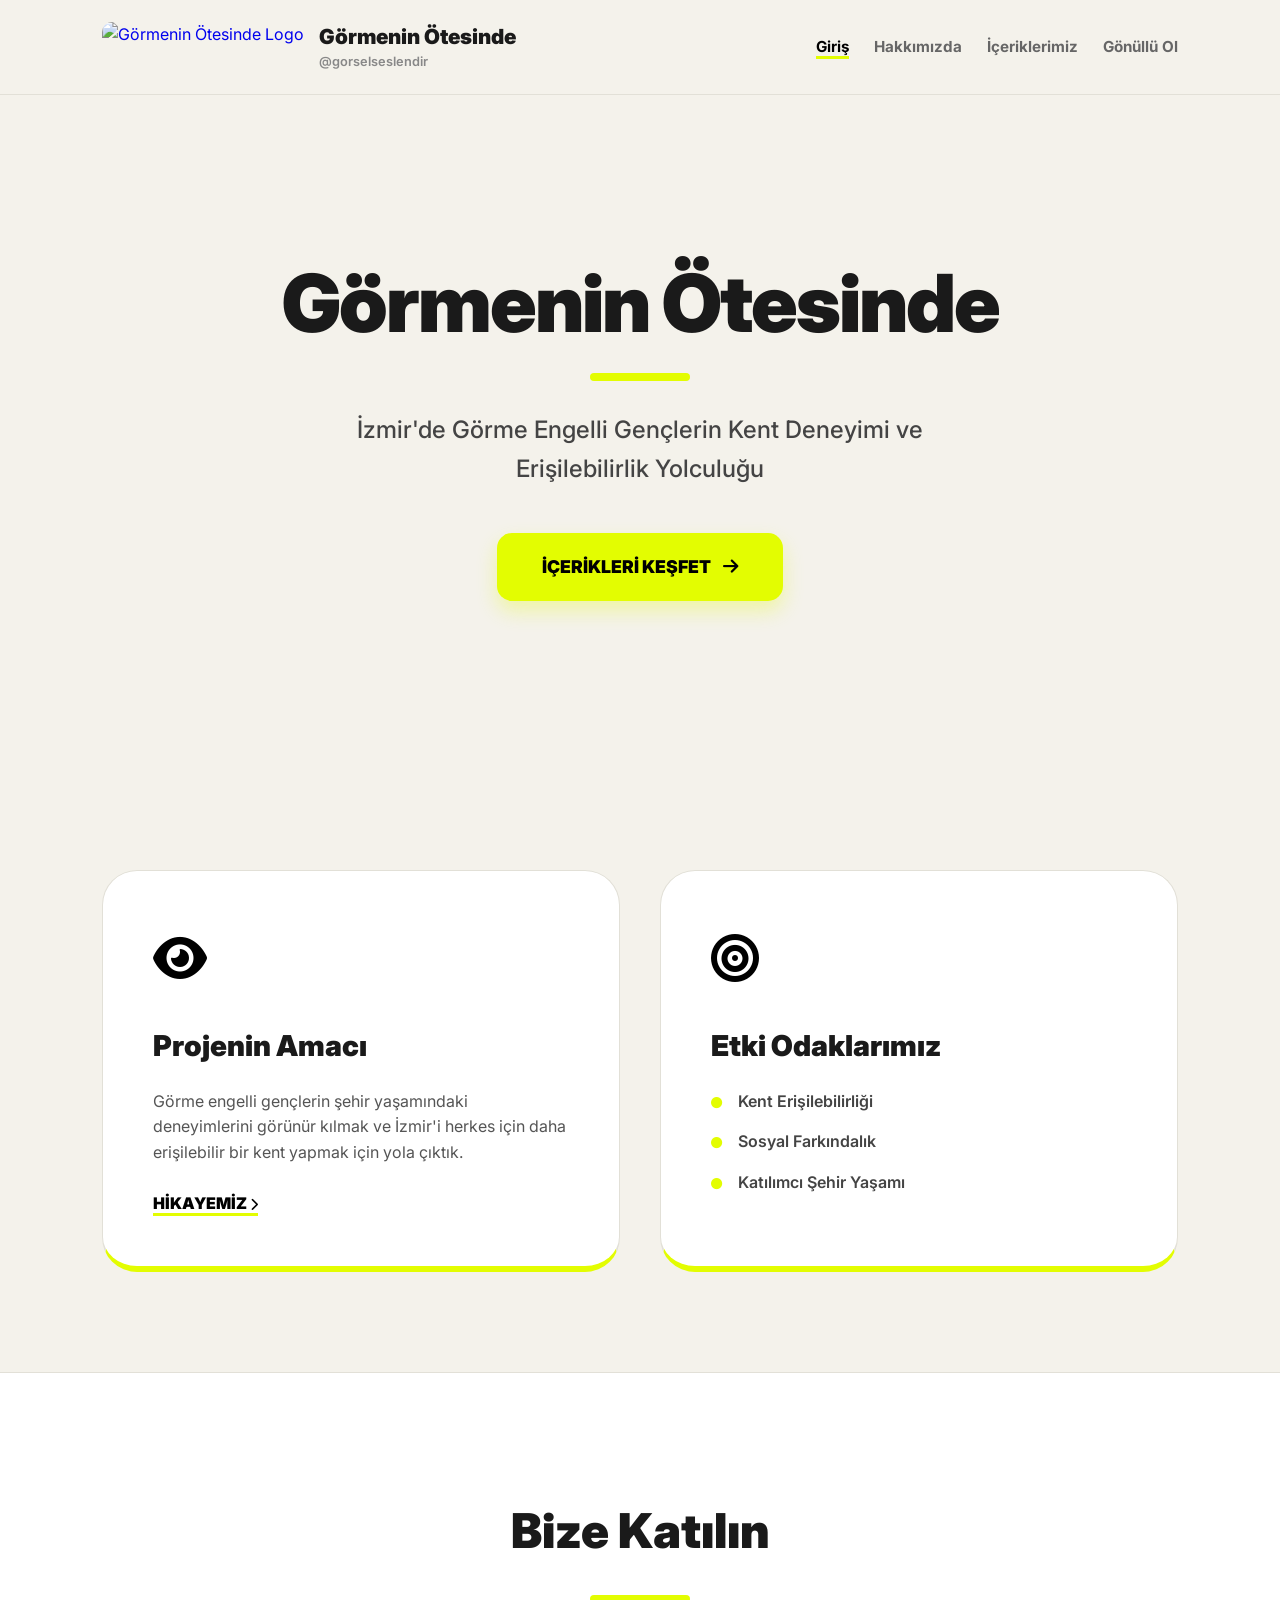
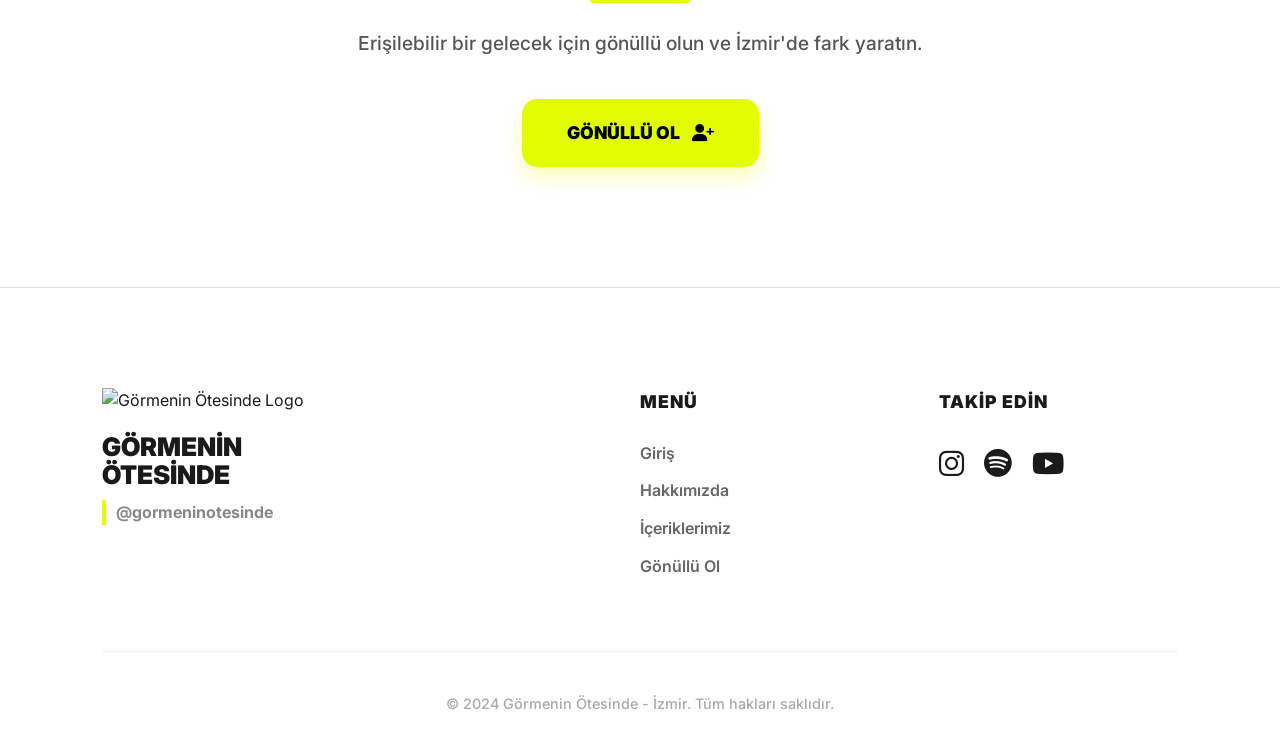
==== commit 9d05b874: "Update index.html" ====
--- a/index.html
+++ b/index.html
@@ -7,13 +7,14 @@
     <link rel="stylesheet" href="https://cdnjs.cloudflare.com/ajax/libs/font-awesome/6.4.0/css/all.min.css">
     <link href="https://fonts.googleapis.com/css2?family=Inter:wght@400;700;900&display=swap" rel="stylesheet">
     <style>
-        /* YENİ RENK PALETİ VE TEMEL AYARLAR */
+        /* YENİ NEON RENK PALETİ VE TEMEL AYARLAR */
         :root {
-            --bg-color: #f4f2eb;      /* Hocanın istediği krem rengi */
-            --text-color: #1a1a1a;    /* Okunabilirlik için koyu antrasit */
-            --accent-color: #2d5a27;  /* Sosyal medya ile uyumlu derin yeşil */
-            --border-color: #e2e0d7;  /* Yumuşak kenarlıklar */
-            --card-bg: #ffffff;       /* Beyaz kartlar */
+            --bg-color: #f4f2eb;      
+            --text-color: #1a1a1a;    
+            --accent-color: #e3fd01;  /* Neon Yeşil */
+            --accent-dark: #b8cc00;
+            --border-color: #e2e0d7;  
+            --card-bg: #ffffff;       
         }
 
         * { margin: 0; padding: 0; box-sizing: border-box; font-family: 'Inter', sans-serif; }
@@ -26,84 +27,88 @@
             border-bottom: 1px solid var(--border-color);
             position: sticky; top: 0; z-index: 1000;
         }
-        .logo-area { display: flex; align-items: center; gap: 15px; }
-        .logo-circle {
-            background: var(--accent-color); color: #fff;
-            padding: 10px 14px; border-radius: 12px; font-weight: 900; font-size: 1.2rem;
-        }
-        .logo-text h1 { font-size: 1.3rem; font-weight: 800; color: var(--accent-color); }
-        .logo-text span { font-size: 0.8rem; color: #888; }
+        
+        .logo-area { display: flex; align-items: center; gap: 15px; text-decoration: none; }
+        .logo-area img { height: 50px; width: auto; border-radius: 10px; }
+        .logo-text h1 { font-size: 1.3rem; font-weight: 900; color: #1a1a1a; margin-bottom: -5px; }
+        .logo-text span { font-size: 0.8rem; color: #888; font-weight: 600; }
 
         nav ul { display: flex; list-style: none; gap: 25px; }
-        nav a { text-decoration: none; color: #666; font-weight: 600; font-size: 0.95rem; transition: 0.3s; }
-        nav a:hover, nav a.active { color: var(--accent-color); }
+        nav a { text-decoration: none; color: #666; font-weight: 700; font-size: 0.95rem; transition: 0.3s; }
+        nav a:hover, nav a.active { color: #000; border-bottom: 3px solid var(--accent-color); }
 
         /* HERO SECTION */
         .hero {
-            height: 70vh; display: flex; flex-direction: column;
+            height: 75vh; display: flex; flex-direction: column;
             justify-content: center; align-items: center; text-align: center;
             padding: 0 20px;
         }
-        .hero h2 { font-size: 4.5rem; font-weight: 900; color: var(--accent-color); line-height: 1.1; }
-        .hero-line { width: 80px; height: 5px; background: var(--accent-color); margin: 25px 0; border-radius: 10px; }
-        .hero p { font-size: 1.4rem; color: #555; max-width: 600px; margin-bottom: 40px; }
+        .hero h2 { font-size: 5rem; font-weight: 900; color: #1a1a1a; line-height: 1; letter-spacing: -2px; }
+        .hero-line { width: 100px; height: 8px; background: var(--accent-color); margin: 30px 0; border-radius: 10px; }
+        .hero p { font-size: 1.5rem; color: #444; max-width: 650px; margin-bottom: 45px; font-weight: 500; }
 
         /* BUTONLAR */
         .btn-neon {
-            background: var(--accent-color); color: #fff;
-            padding: 18px 40px; border-radius: 50px;
-            text-decoration: none; font-weight: 700; font-size: 1.1rem;
-            transition: 0.3s; display: inline-flex; align-items: center; gap: 10px;
+            background: var(--accent-color); color: #000;
+            padding: 20px 45px; border-radius: 15px;
+            text-decoration: none; font-weight: 900; font-size: 1.1rem;
+            transition: 0.3s; display: inline-flex; align-items: center; gap: 12px;
+            box-shadow: 0 10px 20px rgba(227, 253, 1, 0.3);
         }
-        .btn-neon:hover { transform: translateY(-5px); box-shadow: 0 10px 25px rgba(45, 90, 39, 0.2); }
+        .btn-neon:hover { transform: translateY(-5px); background: var(--accent-dark); box-shadow: 0 15px 30px rgba(227, 253, 1, 0.4); }
 
         /* KARTLAR */
         .info-section {
-            display: grid; grid-template-columns: repeat(auto-fit, minmax(300px, 1fr));
-            gap: 30px; padding: 100px 8%;
+            display: grid; grid-template-columns: repeat(auto-fit, minmax(320px, 1fr));
+            gap: 40px; padding: 100px 8%;
         }
         .card {
-            background: var(--card-bg); padding: 40px; border-radius: 30px;
+            background: var(--card-bg); padding: 50px; border-radius: 35px;
             border: 1px solid var(--border-color); transition: 0.4s;
+            border-bottom: 6px solid var(--accent-color);
         }
-        .card:hover { transform: translateY(-10px); box-shadow: 0 20px 40px rgba(0,0,0,0.05); }
-        .card .icon { font-size: 2.5rem; color: var(--accent-color); margin-bottom: 20px; }
-        .card h3 { font-size: 1.6rem; margin-bottom: 15px; color: var(--text-color); }
-        .card p { color: #666; }
+        .card:hover { transform: translateY(-10px); box-shadow: 0 25px 50px rgba(0,0,0,0.06); }
+        .card .icon { font-size: 3rem; color: #000; margin-bottom: 25px; }
+        .card h3 { font-size: 1.8rem; margin-bottom: 20px; color: #1a1a1a; font-weight: 900; }
+        .card p { color: #555; font-size: 1rem; margin-bottom: 25px; }
 
         /* JOIN US */
         .join-us {
-            text-align: center; padding: 100px 20px; background: #fff;
-            border-top: 1px solid var(--border-color); border-bottom: 1px solid var(--border-color);
+            text-align: center; padding: 120px 20px; background: #fff;
+            border-top: 1px solid var(--border-color);
         }
-        .join-us h2 { font-size: 2.5rem; color: var(--accent-color); }
+        .join-us h2 { font-size: 3rem; color: #1a1a1a; font-weight: 900; }
 
         /* FOOTER */
-        footer { padding: 80px 8% 40px; background: var(--card-bg); }
-        .footer-grid { display: grid; grid-template-columns: 2fr 1fr 1fr; gap: 60px; margin-bottom: 50px; }
-        .footer-logo h2 { font-size: 1.5rem; font-weight: 900; line-height: 1.2; color: var(--accent-color); }
-        .footer-links h4, .footer-social h4 { margin-bottom: 20px; font-weight: 800; font-size: 1rem; }
+        footer { padding: 100px 8% 40px; background: #fff; border-top: 1px solid var(--border-color); }
+        .footer-grid { display: grid; grid-template-columns: 2fr 1fr 1fr; gap: 60px; margin-bottom: 60px; }
+        
+        .footer-logo img { height: 45px; width: auto; margin-bottom: 20px; }
+        .footer-logo h2 { font-size: 1.6rem; font-weight: 900; line-height: 1.1; color: #1a1a1a; }
+        .footer-logo p { color: #888; font-weight: 700; margin-top: 10px; border-left: 4px solid var(--accent-color); padding-left: 10px; }
+        
+        .footer-links h4, .footer-social h4 { margin-bottom: 25px; font-weight: 900; font-size: 1.1rem; text-transform: uppercase; letter-spacing: 1px; }
         .footer-links ul { list-style: none; }
-        .footer-links a { text-decoration: none; color: #777; font-size: 0.9rem; display: block; margin-bottom: 10px; transition: 0.3s; }
-        .footer-links a:hover { color: var(--accent-color); }
+        .footer-links a { text-decoration: none; color: #666; font-size: 1rem; display: block; margin-bottom: 12px; transition: 0.3s; font-weight: 600; }
+        .footer-links a:hover { color: #000; padding-left: 5px; }
         
         .social-icons { display: flex; gap: 20px; }
-        .social-icons a { font-size: 1.5rem; color: #777; transition: 0.3s; }
-        .social-icons a:hover { color: var(--accent-color); }
+        .social-icons a { font-size: 1.8rem; color: #1a1a1a; transition: 0.3s; }
+        .social-icons a:hover { color: var(--accent-dark); transform: scale(1.2); }
 
-        .copyright { text-align: center; padding-top: 30px; border-top: 1px solid #f0f0f0; color: #999; font-size: 0.85rem; }
+        .copyright { text-align: center; padding-top: 40px; border-top: 1px solid #f0f0f0; color: #aaa; font-size: 0.9rem; font-weight: 500; }
     </style>
 </head>
 <body>
 
     <header>
-        <div class="logo-area">
-            <div class="logo-circle">GÖ</div>
+        <a href="index.html" class="logo-area">
+            <img src="image_4.png" alt="Görmenin Ötesinde Logo">
             <div class="logo-text">
                 <h1>Görmenin Ötesinde</h1>
                 <span>@gorselseslendir</span>
             </div>
-        </div>
+        </a>
         <nav>
             <ul>
                 <li><a href="index.html" class="active">Giriş</a></li>
@@ -118,9 +123,9 @@
         <section class="hero">
             <h2>Görmenin Ötesinde</h2>
             <div class="hero-line"></div>
-            <p>İzmir'de Görme Engelli Gençlerin Kent Deneyimi</p>
+            <p>İzmir'de Görme Engelli Gençlerin Kent Deneyimi ve Erişilebilirlik Yolculuğu</p>
             <a href="iceriklerimiz.html" class="btn-neon">
-                İçerikleri Keşfet <i class="fas fa-play"></i>
+                İÇERİKLERİ KEŞFET <i class="fas fa-arrow-right"></i>
             </a>
         </section>
 
@@ -129,16 +134,16 @@
                 <div class="icon"><i class="fas fa-eye"></i></div>
                 <h3>Projenin Amacı</h3>
                 <p>Görme engelli gençlerin şehir yaşamındaki deneyimlerini görünür kılmak ve İzmir'i herkes için daha erişilebilir bir kent yapmak için yola çıktık.</p>
-                <a href="hakkimizda.html" style="color:var(--accent-color); text-decoration:none; display:block; margin-top:20px; font-weight:bold;">Hikayemiz ></a>
+                <a href="hakkimizda.html" style="color:#000; text-decoration:none; font-weight:900; border-bottom: 3px solid var(--accent-color);">HİKAYEMİZ <i class="fas fa-chevron-right" style="font-size:0.8rem;"></i></a>
             </div>
 
             <div class="card">
                 <div class="icon"><i class="fas fa-bullseye"></i></div>
                 <h3>Etki Odaklarımız</h3>
-                <ul style="list-style:none; color:#666;">
-                    <li style="margin-bottom:12px;"><i class="fas fa-check" style="color:var(--accent-color); margin-right:10px;"></i> Kent Erişilebilirliği</li>
-                    <li style="margin-bottom:12px;"><i class="fas fa-check" style="color:var(--accent-color); margin-right:10px;"></i> Sosyal Farkındalık</li>
-                    <li><i class="fas fa-check" style="color:var(--accent-color); margin-right:10px;"></i> Katılımcı Yaşam</li>
+                <ul style="list-style:none; color:#444; font-weight: 600;">
+                    <li style="margin-bottom:15px;"><i class="fas fa-circle" style="color:var(--accent-color); font-size: 0.7rem; margin-right:12px;"></i> Kent Erişilebilirliği</li>
+                    <li style="margin-bottom:15px;"><i class="fas fa-circle" style="color:var(--accent-color); font-size: 0.7rem; margin-right:12px;"></i> Sosyal Farkındalık</li>
+                    <li><i class="fas fa-circle" style="color:var(--accent-color); font-size: 0.7rem; margin-right:12px;"></i> Katılımcı Şehir Yaşamı</li>
                 </ul>
             </div>
         </section>
@@ -147,22 +152,22 @@
     <section class="join-us">
         <h2>Bize Katılın</h2>
         <div class="hero-line" style="margin: 25px auto;"></div>
-        <p style="margin-bottom: 35px; color: #666;">Erişilebilir bir gelecek için gönüllü olun ve fark yaratın.</p>
+        <p style="margin-bottom: 40px; color: #555; font-size: 1.2rem; font-weight: 500;">Erişilebilir bir gelecek için gönüllü olun ve İzmir'de fark yaratın.</p>
         <a href="iletisim.html" class="btn-neon">
-            Gönüllü Ol <i class="fas fa-user-plus"></i>
+            GÖNÜLLÜ OL <i class="fas fa-user-plus"></i>
         </a>
     </section>
 
     <footer>
         <div class="footer-grid">
             <div class="footer-logo">
-                <div class="logo-circle" style="margin-bottom: 20px;">GÖ</div>
+                <img src="image_4.png" alt="Görmenin Ötesinde Logo">
                 <h2>GÖRMENİN<br>ÖTESİNDE</h2>
-                <p style="color:var(--accent-color); font-weight: 700; margin-top:10px;">@gorselseslendir</p>
+                <p>@gormeninotesinde</p>
             </div>
             
             <div class="footer-links">
-                <h4>Hızlı Bağlantılar</h4>
+                <h4>Menü</h4>
                 <ul>
                     <li><a href="index.html">Giriş</a></li>
                     <li><a href="hakkimizda.html">Hakkımızda</a></li>
@@ -172,11 +177,11 @@
             </div>
 
             <div class="footer-social">
-                <h4>Sosyal Medya</h4>
+                <h4>Takip Edin</h4>
                 <div class="social-icons">
                     <a href="#"><i class="fab fa-instagram"></i></a>
-                    <a href="#"><i class="fab fa-twitter"></i></a>
-                    <a href="#"><i class="fas fa-envelope"></i></a>
+                    <a href="#"><i class="fab fa-spotify"></i></a>
+                    <a href="#"><i class="fab fa-youtube"></i></a>
                 </div>
             </div>
         </div>
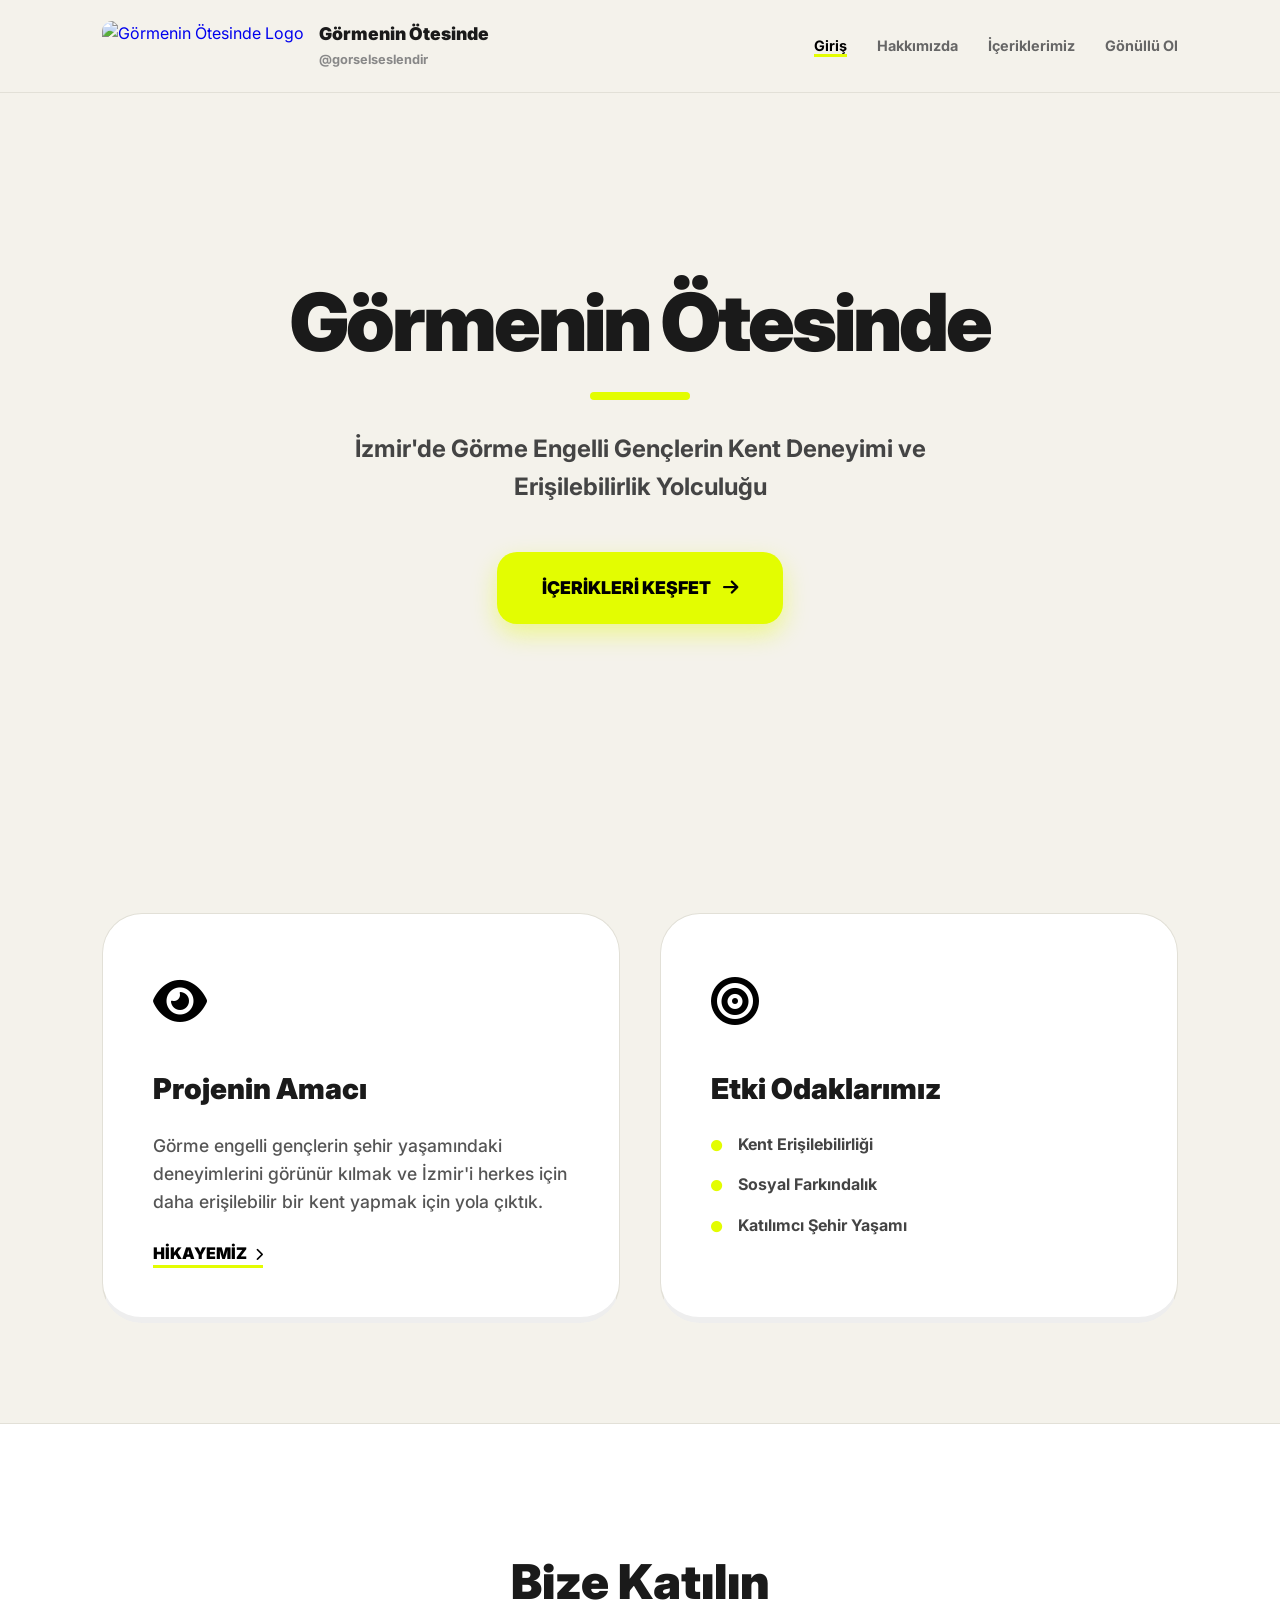
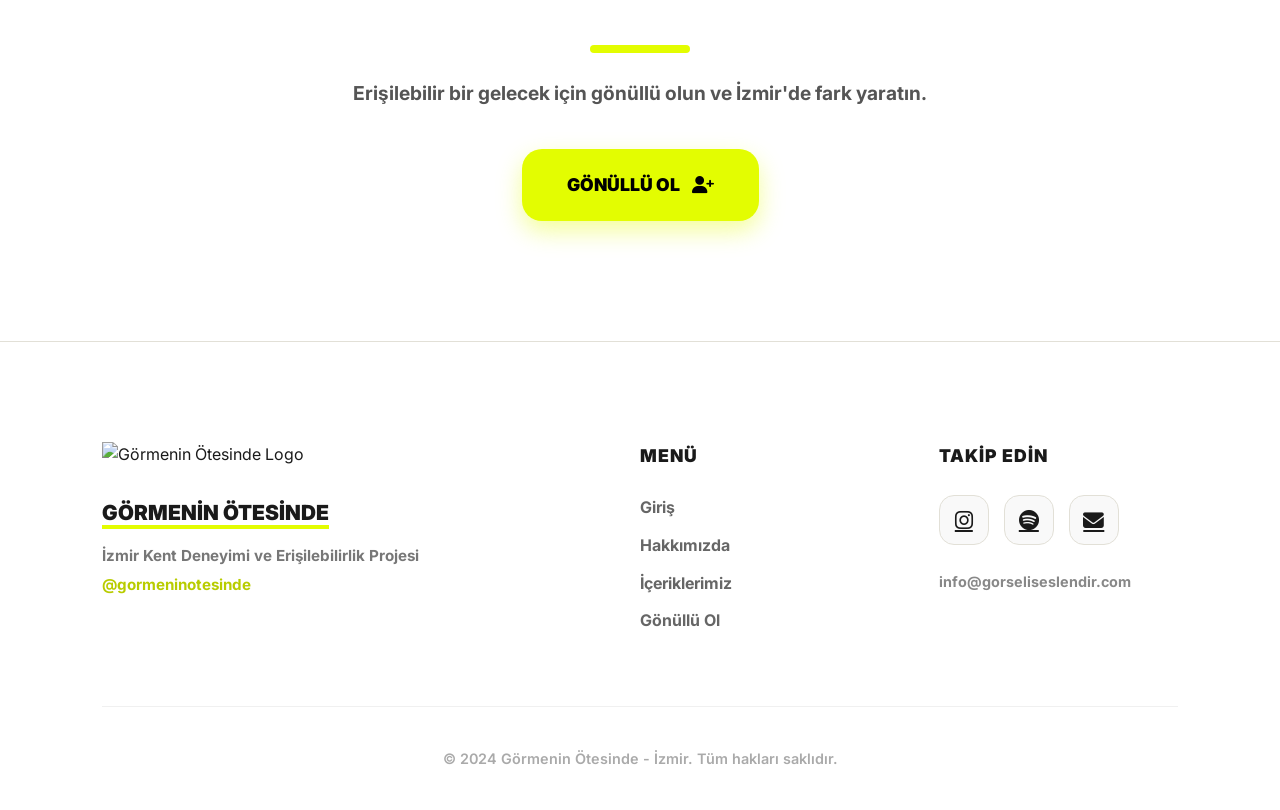
==== commit e4397db1: "Update index.html" ====
--- a/index.html
+++ b/index.html
@@ -5,20 +5,19 @@
     <meta name="viewport" content="width=device-width, initial-scale=1.0">
     <title>Görmenin Ötesinde | Giriş</title>
     <link rel="stylesheet" href="https://cdnjs.cloudflare.com/ajax/libs/font-awesome/6.4.0/css/all.min.css">
-    <link href="https://fonts.googleapis.com/css2?family=Inter:wght@400;700;900&display=swap" rel="stylesheet">
+    <link href="https://fonts.googleapis.com/css2?family=Inter:wght@400;700;800;900&display=swap" rel="stylesheet">
     <style>
-        /* YENİ NEON RENK PALETİ VE TEMEL AYARLAR */
         :root {
             --bg-color: #f4f2eb;      
             --text-color: #1a1a1a;    
-            --accent-color: #e3fd01;  /* Neon Yeşil */
+            --accent-color: #e3fd01;  
             --accent-dark: #b8cc00;
             --border-color: #e2e0d7;  
             --card-bg: #ffffff;       
         }
 
         * { margin: 0; padding: 0; box-sizing: border-box; font-family: 'Inter', sans-serif; }
-        body { background-color: var(--bg-color); color: var(--text-color); line-height: 1.6; }
+        body { background-color: var(--bg-color); color: var(--text-color); line-height: 1.6; overflow-x: hidden; }
 
         /* HEADER & NAVBAR */
         header {
@@ -30,32 +29,32 @@
         
         .logo-area { display: flex; align-items: center; gap: 15px; text-decoration: none; }
         .logo-area img { height: 50px; width: auto; border-radius: 10px; }
-        .logo-text h1 { font-size: 1.3rem; font-weight: 900; color: #1a1a1a; margin-bottom: -5px; }
-        .logo-text span { font-size: 0.8rem; color: #888; font-weight: 600; }
-
-        nav ul { display: flex; list-style: none; gap: 25px; }
-        nav a { text-decoration: none; color: #666; font-weight: 700; font-size: 0.95rem; transition: 0.3s; }
+        .logo-text h1 { font-size: 1.1rem; font-weight: 900; color: #1a1a1a; margin-bottom: -2px; }
+        .logo-text span { font-size: 0.8rem; color: #888; font-weight: 700; }
+
+        nav ul { display: flex; list-style: none; gap: 30px; }
+        nav a { text-decoration: none; color: #666; font-weight: 700; font-size: 0.9rem; transition: 0.3s; }
         nav a:hover, nav a.active { color: #000; border-bottom: 3px solid var(--accent-color); }
 
         /* HERO SECTION */
         .hero {
-            height: 75vh; display: flex; flex-direction: column;
+            height: 80vh; display: flex; flex-direction: column;
             justify-content: center; align-items: center; text-align: center;
             padding: 0 20px;
         }
-        .hero h2 { font-size: 5rem; font-weight: 900; color: #1a1a1a; line-height: 1; letter-spacing: -2px; }
+        .hero h2 { font-size: 5rem; font-weight: 900; color: #1a1a1a; line-height: 1; letter-spacing: -3px; }
         .hero-line { width: 100px; height: 8px; background: var(--accent-color); margin: 30px 0; border-radius: 10px; }
-        .hero p { font-size: 1.5rem; color: #444; max-width: 650px; margin-bottom: 45px; font-weight: 500; }
+        .hero p { font-size: 1.5rem; color: #444; max-width: 650px; margin-bottom: 45px; font-weight: 700; }
 
         /* BUTONLAR */
         .btn-neon {
             background: var(--accent-color); color: #000;
-            padding: 20px 45px; border-radius: 15px;
+            padding: 22px 45px; border-radius: 20px;
             text-decoration: none; font-weight: 900; font-size: 1.1rem;
-            transition: 0.3s; display: inline-flex; align-items: center; gap: 12px;
-            box-shadow: 0 10px 20px rgba(227, 253, 1, 0.3);
-        }
-        .btn-neon:hover { transform: translateY(-5px); background: var(--accent-dark); box-shadow: 0 15px 30px rgba(227, 253, 1, 0.4); }
+            transition: 0.4s; display: inline-flex; align-items: center; gap: 12px;
+            box-shadow: 0 10px 25px rgba(227, 253, 1, 0.4);
+        }
+        .btn-neon:hover { transform: translateY(-5px); background: var(--accent-dark); box-shadow: 0 15px 35px rgba(227, 253, 1, 0.5); }
 
         /* KARTLAR */
         .info-section {
@@ -63,14 +62,14 @@
             gap: 40px; padding: 100px 8%;
         }
         .card {
-            background: var(--card-bg); padding: 50px; border-radius: 35px;
+            background: var(--card-bg); padding: 50px; border-radius: 40px;
             border: 1px solid var(--border-color); transition: 0.4s;
-            border-bottom: 6px solid var(--accent-color);
-        }
-        .card:hover { transform: translateY(-10px); box-shadow: 0 25px 50px rgba(0,0,0,0.06); }
+            border-bottom: 6px solid #eee;
+        }
+        .card:hover { transform: translateY(-10px); border-bottom-color: var(--accent-color); box-shadow: 0 25px 50px rgba(0,0,0,0.05); }
         .card .icon { font-size: 3rem; color: #000; margin-bottom: 25px; }
         .card h3 { font-size: 1.8rem; margin-bottom: 20px; color: #1a1a1a; font-weight: 900; }
-        .card p { color: #555; font-size: 1rem; margin-bottom: 25px; }
+        .card p { color: #555; font-size: 1.1rem; margin-bottom: 25px; font-weight: 500; }
 
         /* JOIN US */
         .join-us {
@@ -83,27 +82,44 @@
         footer { padding: 100px 8% 40px; background: #fff; border-top: 1px solid var(--border-color); }
         .footer-grid { display: grid; grid-template-columns: 2fr 1fr 1fr; gap: 60px; margin-bottom: 60px; }
         
-        .footer-logo img { height: 45px; width: auto; margin-bottom: 20px; }
-        .footer-logo h2 { font-size: 1.6rem; font-weight: 900; line-height: 1.1; color: #1a1a1a; }
-        .footer-logo p { color: #888; font-weight: 700; margin-top: 10px; border-left: 4px solid var(--accent-color); padding-left: 10px; }
+        .footer-logo img { height: 45px; width: auto; margin-bottom: 15px; display: block;}
+        .footer-logo h2 { font-size: 1.3rem; font-weight: 900; line-height: 1.1; color: #1a1a1a; display: block; border-bottom: 4px solid var(--accent-color); width: fit-content; }
+        .footer-logo p { color: #777; font-weight: 700; margin-top: 15px; font-size: 0.95rem; }
         
         .footer-links h4, .footer-social h4 { margin-bottom: 25px; font-weight: 900; font-size: 1.1rem; text-transform: uppercase; letter-spacing: 1px; }
         .footer-links ul { list-style: none; }
-        .footer-links a { text-decoration: none; color: #666; font-size: 1rem; display: block; margin-bottom: 12px; transition: 0.3s; font-weight: 600; }
+        .footer-links a { text-decoration: none; color: #666; font-size: 1rem; display: block; margin-bottom: 12px; transition: 0.3s; font-weight: 700; }
         .footer-links a:hover { color: #000; padding-left: 5px; }
         
-        .social-icons { display: flex; gap: 20px; }
-        .social-icons a { font-size: 1.8rem; color: #1a1a1a; transition: 0.3s; }
-        .social-icons a:hover { color: var(--accent-dark); transform: scale(1.2); }
-
-        .copyright { text-align: center; padding-top: 40px; border-top: 1px solid #f0f0f0; color: #aaa; font-size: 0.9rem; font-weight: 500; }
+        .social-icons { display: flex; gap: 15px; }
+        .social-icons a { 
+            width: 50px; height: 50px; background: #f9f9f9; border: 1px solid var(--border-color); border-radius: 15px; 
+            display: flex; align-items: center; justify-content: center; color: #1a1a1a; transition: 0.4s; font-size: 1.3rem;
+        }
+        .social-icons a:hover { background: var(--accent-color); border-color: var(--accent-color); transform: scale(1.1) rotate(5deg); }
+
+        .copyright { text-align: center; padding-top: 40px; border-top: 1px solid #f0f0f0; color: #aaa; font-size: 0.9rem; font-weight: 600; }
+
+        /* MOBİL UYUMLULUK */
+        @media (max-width: 768px) {
+            header { padding: 15px 5%; flex-direction: column; gap: 15px; }
+            nav ul { gap: 15px; flex-wrap: wrap; justify-content: center; }
+            .hero h2 { font-size: 2.8rem; letter-spacing: -1px; }
+            .hero p { font-size: 1.1rem; }
+            .info-section { padding: 60px 5%; }
+            .card { padding: 35px 25px; }
+            .join-us h2 { font-size: 2.2rem; }
+            .footer-grid { grid-template-columns: 1fr; text-align: center; gap: 40px; }
+            .footer-logo h2, .social-icons { margin-left: auto; margin-right: auto; justify-content: center; }
+            .footer-logo img { margin: 0 auto 10px; }
+        }
     </style>
 </head>
 <body>
 
     <header>
         <a href="index.html" class="logo-area">
-            <img src="image_4.png" alt="Görmenin Ötesinde Logo">
+            <img src="logo.png" alt="Görmenin Ötesinde Logo">
             <div class="logo-text">
                 <h1>Görmenin Ötesinde</h1>
                 <span>@gorselseslendir</span>
@@ -134,13 +150,13 @@
                 <div class="icon"><i class="fas fa-eye"></i></div>
                 <h3>Projenin Amacı</h3>
                 <p>Görme engelli gençlerin şehir yaşamındaki deneyimlerini görünür kılmak ve İzmir'i herkes için daha erişilebilir bir kent yapmak için yola çıktık.</p>
-                <a href="hakkimizda.html" style="color:#000; text-decoration:none; font-weight:900; border-bottom: 3px solid var(--accent-color);">HİKAYEMİZ <i class="fas fa-chevron-right" style="font-size:0.8rem;"></i></a>
+                <a href="hakkimizda.html" style="color:#000; text-decoration:none; font-weight:900; border-bottom: 3px solid var(--accent-color); padding-bottom: 2px;">HİKAYEMİZ <i class="fas fa-chevron-right" style="font-size:0.8rem; margin-left: 5px;"></i></a>
             </div>
 
             <div class="card">
                 <div class="icon"><i class="fas fa-bullseye"></i></div>
                 <h3>Etki Odaklarımız</h3>
-                <ul style="list-style:none; color:#444; font-weight: 600;">
+                <ul style="list-style:none; color:#444; font-weight: 700;">
                     <li style="margin-bottom:15px;"><i class="fas fa-circle" style="color:var(--accent-color); font-size: 0.7rem; margin-right:12px;"></i> Kent Erişilebilirliği</li>
                     <li style="margin-bottom:15px;"><i class="fas fa-circle" style="color:var(--accent-color); font-size: 0.7rem; margin-right:12px;"></i> Sosyal Farkındalık</li>
                     <li><i class="fas fa-circle" style="color:var(--accent-color); font-size: 0.7rem; margin-right:12px;"></i> Katılımcı Şehir Yaşamı</li>
@@ -152,7 +168,7 @@
     <section class="join-us">
         <h2>Bize Katılın</h2>
         <div class="hero-line" style="margin: 25px auto;"></div>
-        <p style="margin-bottom: 40px; color: #555; font-size: 1.2rem; font-weight: 500;">Erişilebilir bir gelecek için gönüllü olun ve İzmir'de fark yaratın.</p>
+        <p style="margin-bottom: 40px; color: #555; font-size: 1.2rem; font-weight: 700;">Erişilebilir bir gelecek için gönüllü olun ve İzmir'de fark yaratın.</p>
         <a href="iletisim.html" class="btn-neon">
             GÖNÜLLÜ OL <i class="fas fa-user-plus"></i>
         </a>
@@ -161,9 +177,10 @@
     <footer>
         <div class="footer-grid">
             <div class="footer-logo">
-                <img src="image_4.png" alt="Görmenin Ötesinde Logo">
-                <h2>GÖRMENİN<br>ÖTESİNDE</h2>
-                <p>@gormeninotesinde</p>
+                <img src="logo.png" alt="Görmenin Ötesinde Logo">
+                <h2>GÖRMENİN ÖTESİNDE</h2>
+                <p>İzmir Kent Deneyimi ve Erişilebilirlik Projesi</p>
+                <p style="color: var(--accent-dark); margin-top: 5px; border: none; padding: 0;">@gormeninotesinde</p>
             </div>
             
             <div class="footer-links">
@@ -181,8 +198,9 @@
                 <div class="social-icons">
                     <a href="#"><i class="fab fa-instagram"></i></a>
                     <a href="#"><i class="fab fa-spotify"></i></a>
-                    <a href="#"><i class="fab fa-youtube"></i></a>
+                    <a href="#"><i class="fas fa-envelope"></i></a>
                 </div>
+                <p style="margin-top: 25px; font-size: 0.9rem; color: #888; font-weight: 700;">info@gorseliseslendir.com</p>
             </div>
         </div>
         <div class="copyright">
